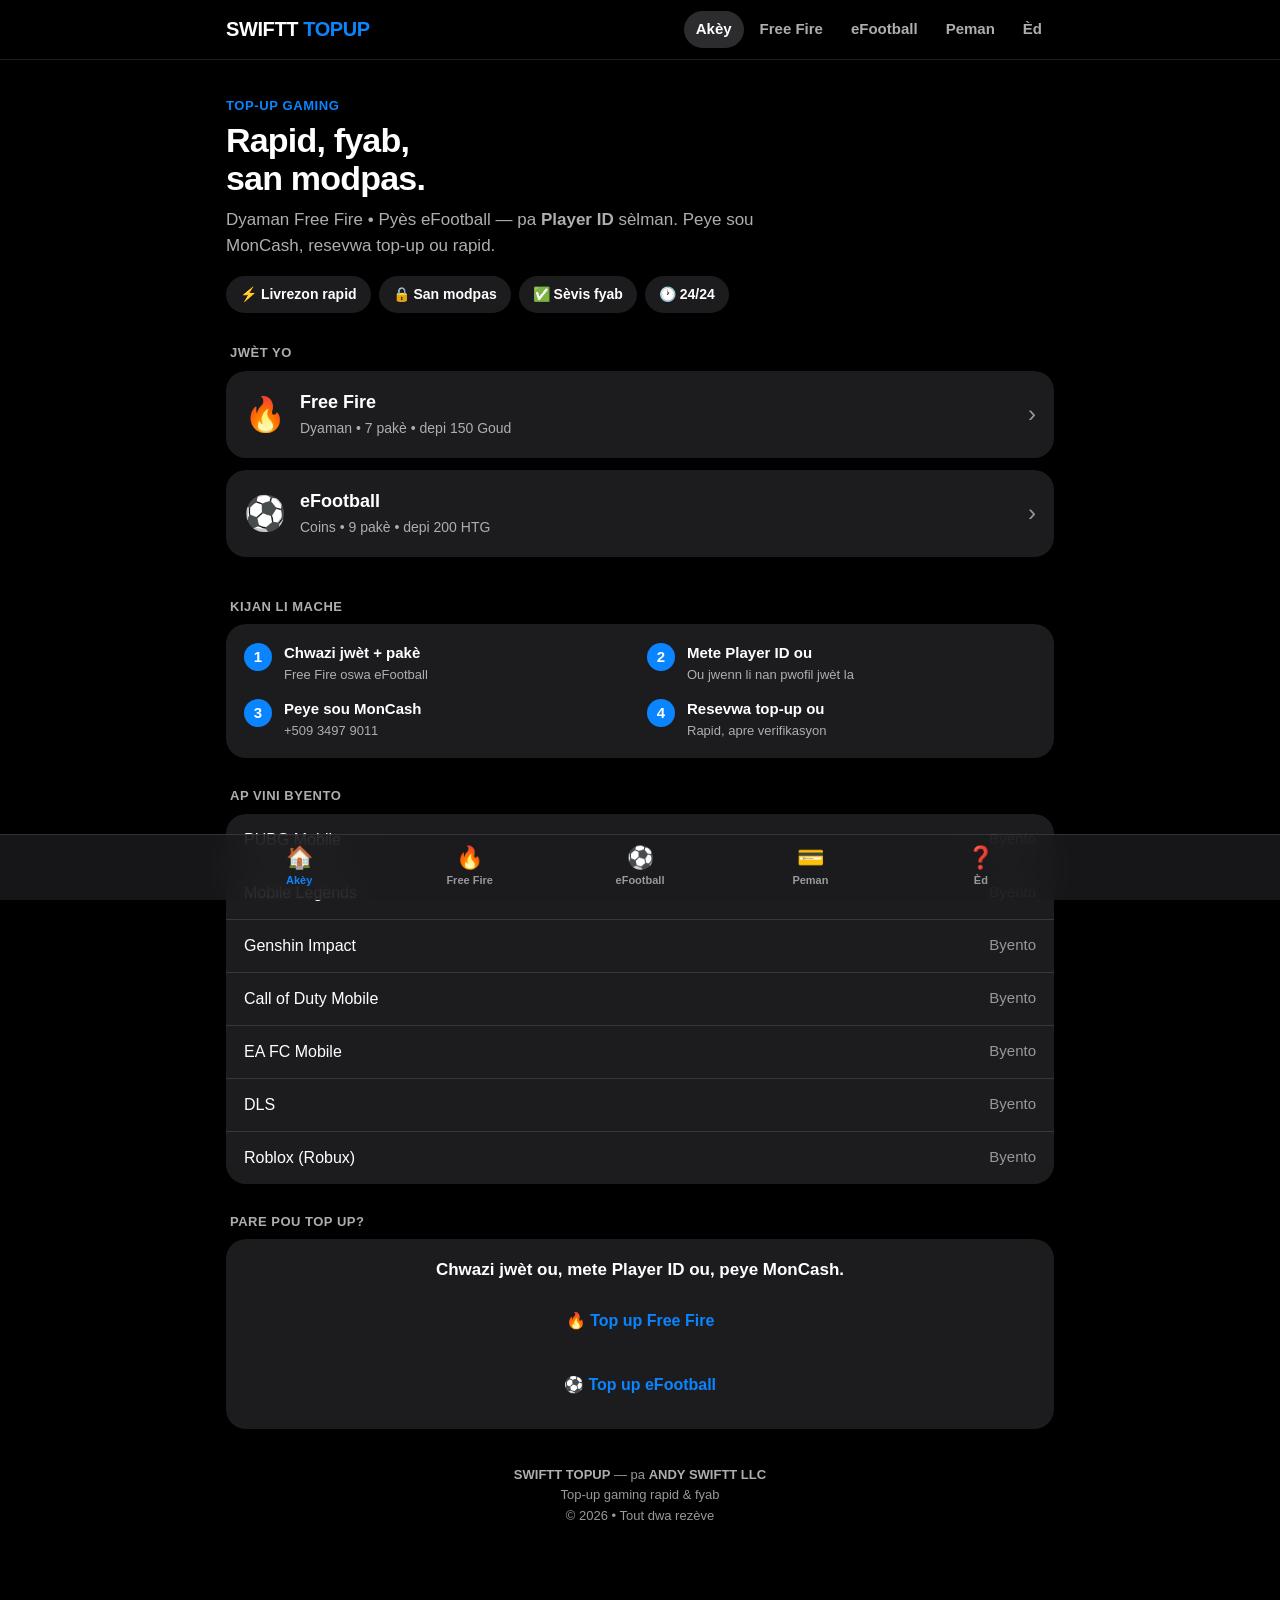
==== index.html @ 34e580e7 "SWIFTT TOPUP — referans yo adapte ak non imaj Boss yo (Imaj pataj + image_0.jpg)" ====
<!DOCTYPE html>
<html lang="ht">
<head>
<meta charset="UTF-8">
<meta name="viewport" content="width=device-width, initial-scale=1.0">
<title>SWIFTT TOPUP — Top-Up Gaming Rapid &amp; Fyab</title>
<meta name="description" content="Top-up Free Fire (dyaman) ak eFootball (coins) pa Player ID sèlman. San modpas, livrezon rapid, peman MonCash, lòd sou WhatsApp.">
<meta property="og:type" content="website">
<meta property="og:title" content="SWIFTT TOPUP — Top-Up Gaming Rapid &amp; Fyab">
<meta property="og:description" content="Dyaman Free Fire • Pyès eFootball — pa Player ID sèlman, san modpas. Peye MonCash, resevwa rapid.">
<meta property="og:image" content="Imaj%20pataj%20SWIFTT%20TOPUP%20dark.jpg">
<meta name="twitter:card" content="summary_large_image">
<link rel="stylesheet" href="style.css">
</head>
<body>
<header>
  <div class="wrap">
    <a class="logo" href="index.html">SWIFTT <span>TOPUP</span></a>
    <nav class="topnav">
      <a href="index.html" class="active">Akèy</a>
      <a href="free-fire.html">Free Fire</a>
      <a href="efootball.html">eFootball</a>
      <a href="peman.html">Peman</a>
      <a href="ed.html">Èd</a>
    </nav>
  </div>
</header>

<div class="wrap">
  <div class="hero">
    <div class="eyebrow">Top-Up Gaming</div>
    <h1>Rapid, fyab,<br>san modpas.</h1>
    <p>Dyaman Free Fire • Pyès eFootball — pa <b>Player ID</b> sèlman. Peye sou MonCash, resevwa top-up ou rapid.</p>
    <div class="badges">
      <span class="badge">⚡ Livrezon rapid</span>
      <span class="badge">🔒 San modpas</span>
      <span class="badge">✅ Sèvis fyab</span>
      <span class="badge">🕐 24/24</span>
    </div>
  </div>

  <section>
    <div class="label">Jwèt yo</div>
    <a class="game-card" href="free-fire.html">
      <span class="ic">🔥</span>
      <span class="tx"><b>Free Fire</b><span>Dyaman • 7 pakè • depi 150 Goud</span></span>
      <span class="chev">›</span>
    </a>
    <a class="game-card" href="efootball.html">
      <span class="ic">⚽</span>
      <span class="tx"><b>eFootball</b><span>Coins • 9 pakè • depi 200 HTG</span></span>
      <span class="chev">›</span>
    </a>
  </section>

  <section>
    <div class="label">Kijan li mache</div>
    <div class="card steps">
      <div class="step"><span class="num">1</span><p>Chwazi jwèt + pakè<small>Free Fire oswa eFootball</small></p></div>
      <div class="step"><span class="num">2</span><p>Mete Player ID ou<small>Ou jwenn li nan pwofil jwèt la</small></p></div>
      <div class="step"><span class="num">3</span><p>Peye sou MonCash<small>+509 3497 9011</small></p></div>
      <div class="step"><span class="num">4</span><p>Resevwa top-up ou<small>Rapid, apre verifikasyon</small></p></div>
    </div>
  </section>

  <section>
    <div class="label">Ap vini byento</div>
    <div class="list">
      <div class="row"><span>PUBG Mobile</span><span>Byento</span></div>
      <div class="row"><span>Mobile Legends</span><span>Byento</span></div>
      <div class="row"><span>Genshin Impact</span><span>Byento</span></div>
      <div class="row"><span>Call of Duty Mobile</span><span>Byento</span></div>
      <div class="row"><span>EA FC Mobile</span><span>Byento</span></div>
      <div class="row"><span>DLS</span><span>Byento</span></div>
      <div class="row"><span>Roblox (Robux)</span><span>Byento</span></div>
    </div>
  </section>

  <section>
    <div class="label">Pare pou top up?</div>
    <div class="card" style="text-align:center">
      <p style="font-size:17px;font-weight:600">Chwazi jwèt ou, mete Player ID ou, peye MonCash.</p>
      <a class="btn-ghost" href="free-fire.html">🔥 Top up Free Fire</a>
      <a class="btn-ghost" href="efootball.html">⚽ Top up eFootball</a>
    </div>
  </section>

  <footer>
    <b>SWIFTT TOPUP</b> — pa <b>ANDY SWIFTT LLC</b><br>
    Top-up gaming rapid &amp; fyab<br>
    © 2026 • Tout dwa rezève
  </footer>
</div>

<nav class="tabbar">
  <div class="tabs">
    <a href="index.html" class="active"><span class="ic">🏠</span>Akèy</a>
    <a href="free-fire.html"><span class="ic">🔥</span>Free Fire</a>
    <a href="efootball.html"><span class="ic">⚽</span>eFootball</a>
    <a href="peman.html"><span class="ic">💳</span>Peman</a>
    <a href="ed.html"><span class="ic">❓</span>Èd</a>
  </div>
</nav>
</body>
</html>
---- style.css ----
/* SWIFTT TOPUP — style iOS dark, pataje pou tout paj yo */
:root{--bg:#000;--card:#1c1c1e;--card2:#2c2c2e;--ink:#fff;--gray:#aeaeb2;--gray2:#98989d;--line:#38383a;--blue:#0a84ff;--blue-soft:rgba(10,132,255,.16);--green:#30d158}
*{margin:0;padding:0;box-sizing:border-box}
body{background:var(--bg);color:var(--ink);font-family:-apple-system,BlinkMacSystemFont,"SF Pro Display","SF Pro Text","Helvetica Neue",Arial,sans-serif;line-height:1.5;-webkit-font-smoothing:antialiased;padding-bottom:86px}
a{color:inherit;text-decoration:none}
.wrap{max-width:860px;margin:0 auto;padding:0 16px}
header{position:sticky;top:0;z-index:50;background:rgba(0,0,0,.72);backdrop-filter:blur(18px);-webkit-backdrop-filter:blur(18px);border-bottom:1px solid rgba(255,255,255,.12)}
header .wrap{display:flex;align-items:center;justify-content:space-between;padding-top:11px;padding-bottom:11px}
.logo{font-weight:700;font-size:20px;letter-spacing:-.4px}
.logo span{color:var(--blue)}
.topnav{display:none;gap:4px}
.topnav a{font-size:15px;font-weight:600;color:var(--gray);padding:7px 12px;border-radius:999px}
.topnav a.active{color:#fff;background:var(--card2)}
@media(min-width:720px){.topnav{display:flex}}
.hero{padding:36px 0 8px}
.eyebrow{font-size:13px;font-weight:700;letter-spacing:.6px;text-transform:uppercase;color:var(--blue)}
.hero h1{font-size:34px;line-height:1.12;font-weight:700;letter-spacing:-.8px;margin-top:6px}
.hero p{color:var(--gray);font-size:17px;margin-top:10px;max-width:560px}
.badges{display:flex;flex-wrap:wrap;gap:8px;margin-top:18px}
.badge{background:var(--card);border-radius:999px;padding:8px 14px;font-size:14px;font-weight:600}
section{padding:22px 0 6px}
.label{font-size:13px;font-weight:600;text-transform:uppercase;letter-spacing:.5px;color:var(--gray);margin:0 4px 8px}
.card{background:var(--card);border-radius:20px;padding:18px}
.steps{display:grid;grid-template-columns:1fr 1fr;gap:14px}
.step{display:flex;gap:12px;align-items:flex-start}
.num{flex:0 0 28px;width:28px;height:28px;border-radius:50%;background:var(--blue);color:#fff;font-weight:700;font-size:15px;display:flex;align-items:center;justify-content:center;margin-top:1px}
.step p{font-size:15px;font-weight:600}
.step p small{display:block;font-weight:400;color:var(--gray);font-size:13px}
/* Kat jwèt (akèy) */
.game-card{display:flex;align-items:center;gap:14px;background:var(--card);border-radius:20px;padding:18px;margin-bottom:12px}
.game-card .ic{font-size:34px}
.game-card .tx{flex:1}
.game-card .tx b{font-size:18px;display:block}
.game-card .tx span{color:var(--gray);font-size:14px}
.game-card .chev{color:var(--gray2);font-size:24px}
/* Pakè */
.grid{display:grid;grid-template-columns:repeat(2,1fr);gap:12px}
@media(min-width:640px){.grid{grid-template-columns:repeat(3,1fr)}}
.pack{position:relative;background:var(--card);border-radius:18px;padding:16px 12px;text-align:center;cursor:pointer;border:2px solid transparent}
.pack .amt{font-weight:700;font-size:19px;letter-spacing:-.3px}
.pack .lbl{color:var(--gray);font-size:13px;margin-top:2px}
.pack .pr{font-weight:700;font-size:18px;color:var(--blue);margin-top:8px}
.pack.sel{border-color:var(--blue);background:var(--blue-soft)}
.pack.sel::after{content:"✓";position:absolute;top:8px;right:8px;width:22px;height:22px;border-radius:50%;background:var(--blue);color:#fff;font-size:13px;font-weight:700;display:flex;align-items:center;justify-content:center}
h3{font-size:17px;font-weight:700;margin:22px 4px 10px}
.order label{display:block;font-weight:600;font-size:15px;margin-bottom:6px}
.order input{width:100%;background:var(--bg);border:1px solid transparent;color:var(--ink);border-radius:12px;padding:13px 14px;font-size:17px;margin-bottom:14px;font-family:inherit}
.order input:focus{outline:none;border-color:var(--blue);background:#2c2c2e}
.summary{background:var(--bg);border-radius:12px;padding:12px 14px;font-size:15px;margin-bottom:14px}
.summary b{color:var(--blue)}
.btn-order{width:100%;background:var(--blue);color:#fff;font-weight:600;font-size:17px;padding:15px;border-radius:14px;border:0;cursor:pointer;font-family:inherit}
.btn-order:disabled{opacity:.4;cursor:not-allowed}
.btn-ghost{display:block;text-align:center;background:var(--card);border-radius:14px;padding:14px;font-weight:600;font-size:16px;color:var(--blue);margin-top:12px}
.pay{margin-top:14px;text-align:center;color:var(--gray);font-size:14px}
.pay b{color:var(--ink)}
.copy{background:#2c2c2e;border:1px solid var(--line);color:var(--blue);border-radius:8px;padding:4px 10px;font-size:13px;font-weight:600;cursor:pointer;margin-left:6px;font-family:inherit}
/* Lis iOS */
.list{background:var(--card);border-radius:20px;overflow:hidden}
.row{display:flex;justify-content:space-between;align-items:center;padding:14px 18px;font-size:16px;font-weight:500}
.row + .row{border-top:1px solid var(--line)}
.row span:last-child{color:var(--gray2);font-size:15px}
.faq{background:var(--card);border-radius:20px;overflow:hidden}
.faq details{padding:15px 18px}
.faq details + details{border-top:1px solid var(--line)}
.faq summary{font-weight:600;font-size:16px;cursor:pointer;list-style:none;display:flex;justify-content:space-between;align-items:center}
.faq summary::-webkit-details-marker{display:none}
.faq summary::after{content:"›";color:var(--gray2);font-size:20px;font-weight:400}
.faq p{color:var(--gray);font-size:15px;margin-top:8px}
/* Paj peman */
.pay-logo{background:#fff;border-radius:20px;padding:30px 20px;text-align:center}
.pay-logo img{max-width:250px;width:80%;height:auto}
.pay-logo .wordmark{font-size:44px;font-weight:800;color:#e4002b;letter-spacing:-1px}
.pay-logo .wordmark small{display:block;font-size:14px;color:#666;font-weight:600;letter-spacing:2px;margin-top:4px}
.pay-num{font-size:26px;font-weight:700;letter-spacing:.5px;text-align:center;margin:16px 0 6px}
/* Tab bar iOS (anba) */
.tabbar{position:fixed;left:0;right:0;bottom:0;z-index:60;background:rgba(28,28,30,.82);backdrop-filter:blur(18px);-webkit-backdrop-filter:blur(18px);border-top:1px solid rgba(255,255,255,.12)}
.tabbar .tabs{max-width:860px;margin:0 auto;display:flex;padding:6px 4px calc(8px + env(safe-area-inset-bottom))}
.tabbar a{flex:1;text-align:center;font-size:11px;font-weight:600;color:var(--gray2);padding:4px 0}
.tabbar a .ic{display:block;font-size:22px;line-height:1.2}
.tabbar a.active{color:var(--blue)}
footer{padding:30px 0 20px;text-align:center;color:var(--gray2);font-size:13px;line-height:1.6}
footer b{color:var(--gray)}
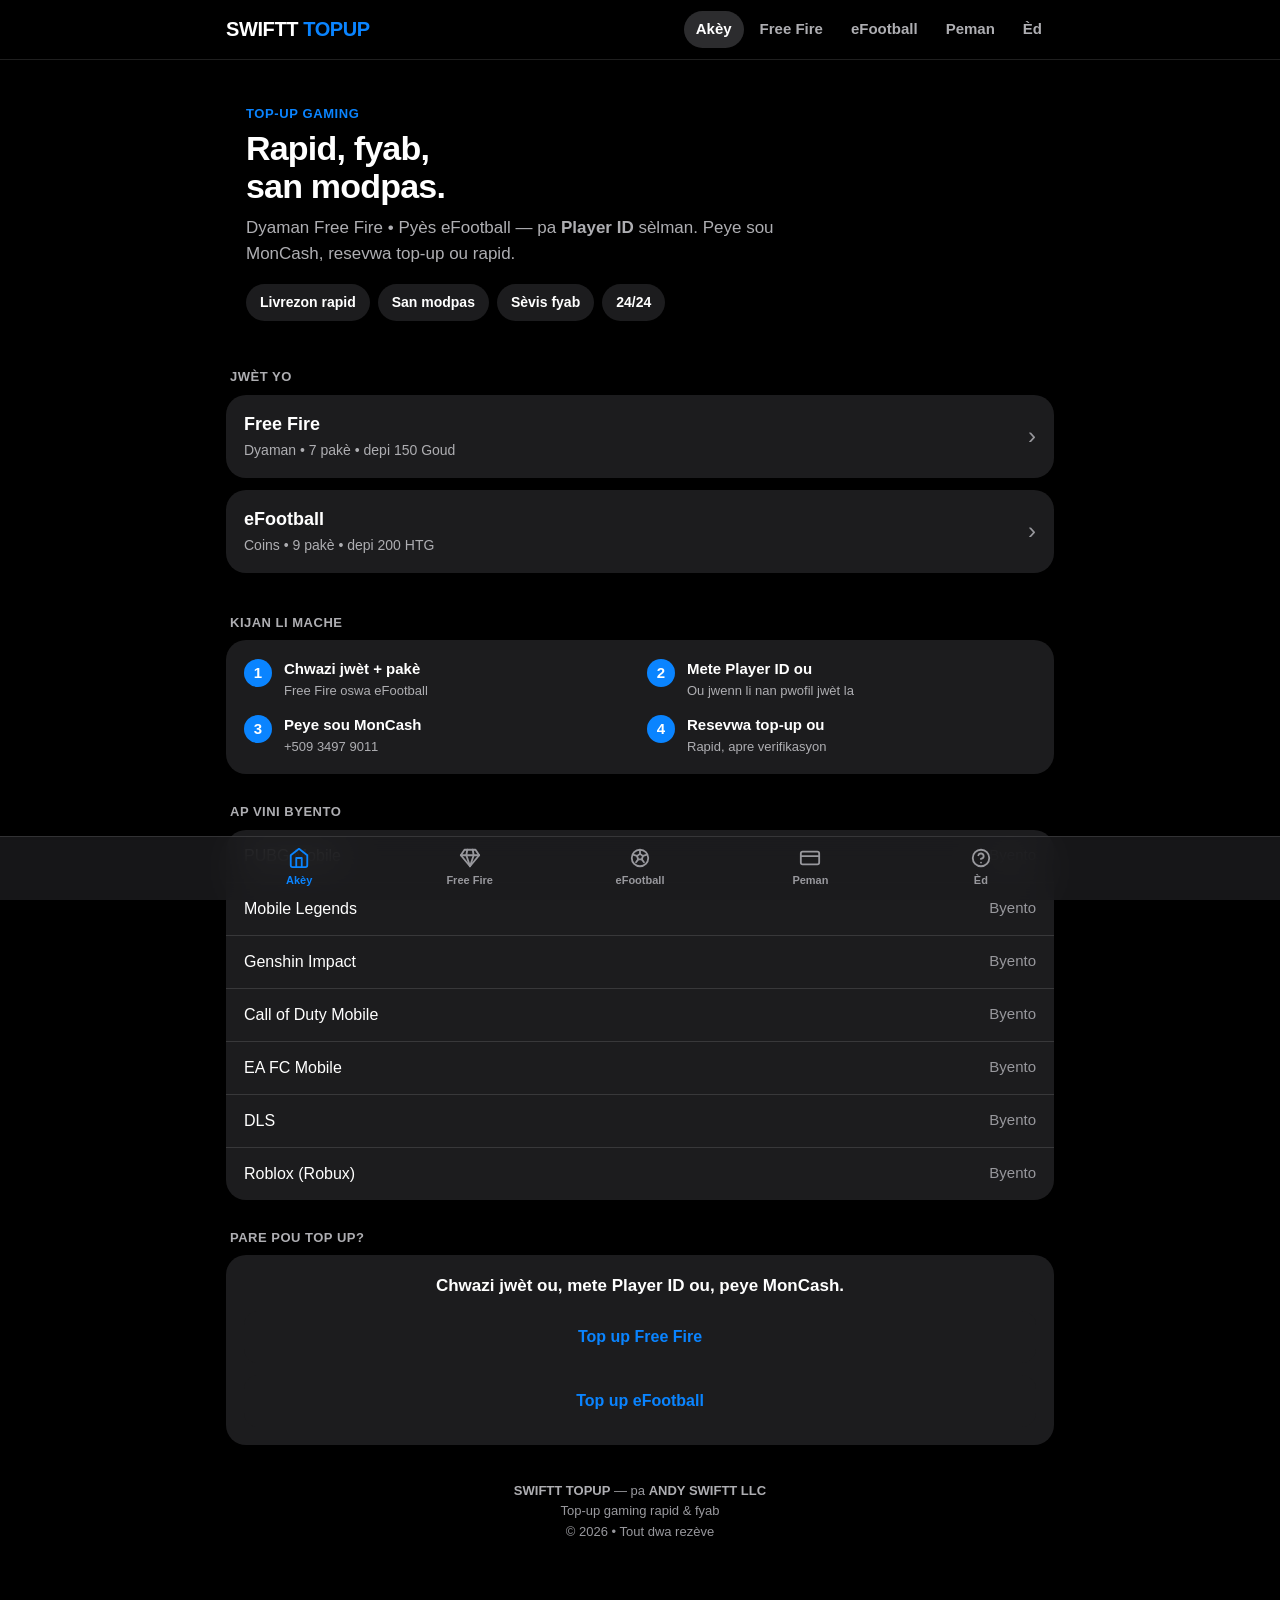
==== commit b8a55c7a: "SWIFTT TOPUP v4 — vrè imaj HD + ikon SVG, okenn emoji (kat jwèt ak imaj, bannyè hero, tab bar SVG)" ====
--- a/index.html
+++ b/index.html
@@ -8,7 +8,8 @@
 <meta property="og:type" content="website">
 <meta property="og:title" content="SWIFTT TOPUP — Top-Up Gaming Rapid &amp; Fyab">
 <meta property="og:description" content="Dyaman Free Fire • Pyès eFootball — pa Player ID sèlman, san modpas. Peye MonCash, resevwa rapid.">
-<meta property="og:image" content="Imaj%20pataj%20SWIFTT%20TOPUP%20dark.jpg">
+<meta property="og:image" content="https://swiftt-topup.netlify.app/Imaj%20pataj%20SWIFTT%20TOPUP%20dark.jpg">
+<meta name="twitter:image" content="https://swiftt-topup.netlify.app/Imaj%20pataj%20SWIFTT%20TOPUP%20dark.jpg">
 <meta name="twitter:card" content="summary_large_image">
 <link rel="stylesheet" href="style.css">
 </head>
@@ -27,29 +28,27 @@
 </header>
 
 <div class="wrap">
-  <div class="hero">
+  <div class="hero hero-banner">
     <div class="eyebrow">Top-Up Gaming</div>
     <h1>Rapid, fyab,<br>san modpas.</h1>
     <p>Dyaman Free Fire • Pyès eFootball — pa <b>Player ID</b> sèlman. Peye sou MonCash, resevwa top-up ou rapid.</p>
     <div class="badges">
-      <span class="badge">⚡ Livrezon rapid</span>
-      <span class="badge">🔒 San modpas</span>
-      <span class="badge">✅ Sèvis fyab</span>
-      <span class="badge">🕐 24/24</span>
+      <span class="badge">Livrezon rapid</span>
+      <span class="badge">San modpas</span>
+      <span class="badge">Sèvis fyab</span>
+      <span class="badge">24/24</span>
     </div>
   </div>
 
   <section>
     <div class="label">Jwèt yo</div>
     <a class="game-card" href="free-fire.html">
-      <span class="ic">🔥</span>
-      <span class="tx"><b>Free Fire</b><span>Dyaman • 7 pakè • depi 150 Goud</span></span>
-      <span class="chev">›</span>
+      <img src="free-fire-card.jpg" alt="Free Fire — Dyaman" onerror="this.remove()">
+      <span class="row2"><span class="tx"><b>Free Fire</b><span>Dyaman • 7 pakè • depi 150 Goud</span></span><span class="chev">›</span></span>
     </a>
     <a class="game-card" href="efootball.html">
-      <span class="ic">⚽</span>
-      <span class="tx"><b>eFootball</b><span>Coins • 9 pakè • depi 200 HTG</span></span>
-      <span class="chev">›</span>
+      <img src="efootball-card.jpg" alt="eFootball — Coins" onerror="this.remove()">
+      <span class="row2"><span class="tx"><b>eFootball</b><span>Coins • 9 pakè • depi 200 HTG</span></span><span class="chev">›</span></span>
     </a>
   </section>
 
@@ -80,8 +79,8 @@
     <div class="label">Pare pou top up?</div>
     <div class="card" style="text-align:center">
       <p style="font-size:17px;font-weight:600">Chwazi jwèt ou, mete Player ID ou, peye MonCash.</p>
-      <a class="btn-ghost" href="free-fire.html">🔥 Top up Free Fire</a>
-      <a class="btn-ghost" href="efootball.html">⚽ Top up eFootball</a>
+      <a class="btn-ghost" href="free-fire.html">Top up Free Fire</a>
+      <a class="btn-ghost" href="efootball.html">Top up eFootball</a>
     </div>
   </section>
 
@@ -94,11 +93,11 @@
 
 <nav class="tabbar">
   <div class="tabs">
-    <a href="index.html" class="active"><span class="ic">🏠</span>Akèy</a>
-    <a href="free-fire.html"><span class="ic">🔥</span>Free Fire</a>
-    <a href="efootball.html"><span class="ic">⚽</span>eFootball</a>
-    <a href="peman.html"><span class="ic">💳</span>Peman</a>
-    <a href="ed.html"><span class="ic">❓</span>Èd</a>
+    <a href="index.html" class="active"><span class="ic"><svg viewBox="0 0 24 24" fill="none" stroke="currentColor" stroke-width="2" stroke-linecap="round" stroke-linejoin="round"><path d="M3 9l9-7 9 7v11a2 2 0 0 1-2 2H5a2 2 0 0 1-2-2z"/><polyline points="9 22 9 12 15 12 15 22"/></svg></span>Akèy</a>
+    <a href="free-fire.html"><span class="ic"><svg viewBox="0 0 24 24" fill="none" stroke="currentColor" stroke-width="2" stroke-linecap="round" stroke-linejoin="round"><path d="M6 3h12l4 6-10 12L2 9l4-6z"/><path d="M2 9h20"/><path d="M9 3l-1 6 4 12"/><path d="M15 3l1 6-4 12"/></svg></span>Free Fire</a>
+    <a href="efootball.html"><span class="ic"><svg viewBox="0 0 24 24" fill="none" stroke="currentColor" stroke-width="2" stroke-linecap="round" stroke-linejoin="round"><circle cx="12" cy="12" r="9"/><path d="M12 7.5l3.2 2.3-1.2 3.7h-4l-1.2-3.7L12 7.5z"/><path d="M12 7.5V3.6"/><path d="M15.2 9.8l3.7-1.3"/><path d="M14 13.5l2.3 3.1"/><path d="M10 13.5l-2.3 3.1"/><path d="M8.8 9.8l-3.7-1.3"/></svg></span>eFootball</a>
+    <a href="peman.html"><span class="ic"><svg viewBox="0 0 24 24" fill="none" stroke="currentColor" stroke-width="2" stroke-linecap="round" stroke-linejoin="round"><rect x="2" y="5" width="20" height="14" rx="2"/><line x1="2" y1="10" x2="22" y2="10"/></svg></span>Peman</a>
+    <a href="ed.html"><span class="ic"><svg viewBox="0 0 24 24" fill="none" stroke="currentColor" stroke-width="2" stroke-linecap="round" stroke-linejoin="round"><circle cx="12" cy="12" r="9"/><path d="M9.1 9a3 3 0 0 1 5.8 1c0 2-3 3-3 3"/><line x1="12" y1="17" x2="12.01" y2="17"/></svg></span>Èd</a>
   </div>
 </nav>
 </body>
--- a/style.css
+++ b/style.css
@@ -27,8 +27,9 @@
 .step p{font-size:15px;font-weight:600}
 .step p small{display:block;font-weight:400;color:var(--gray);font-size:13px}
 /* Kat jwèt (akèy) */
-.game-card{display:flex;align-items:center;gap:14px;background:var(--card);border-radius:20px;padding:18px;margin-bottom:12px}
-.game-card .ic{font-size:34px}
+.game-card{display:block;background:var(--card);border-radius:20px;overflow:hidden;margin-bottom:12px}
+.game-card img{display:block;width:100%;aspect-ratio:16/9;object-fit:cover}
+.game-card .row2{display:flex;align-items:center;gap:14px;padding:16px 18px}
 .game-card .tx{flex:1}
 .game-card .tx b{font-size:18px;display:block}
 .game-card .tx span{color:var(--gray);font-size:14px}
@@ -76,7 +77,19 @@
 .tabbar{position:fixed;left:0;right:0;bottom:0;z-index:60;background:rgba(28,28,30,.82);backdrop-filter:blur(18px);-webkit-backdrop-filter:blur(18px);border-top:1px solid rgba(255,255,255,.12)}
 .tabbar .tabs{max-width:860px;margin:0 auto;display:flex;padding:6px 4px calc(8px + env(safe-area-inset-bottom))}
 .tabbar a{flex:1;text-align:center;font-size:11px;font-weight:600;color:var(--gray2);padding:4px 0}
-.tabbar a .ic{display:block;font-size:22px;line-height:1.2}
+.tabbar a .ic{display:block;line-height:0}
+.tabbar a .ic svg{width:22px;height:22px;margin:0 auto 3px}
 .tabbar a.active{color:var(--blue)}
 footer{padding:30px 0 20px;text-align:center;color:var(--gray2);font-size:13px;line-height:1.6}
 footer b{color:var(--gray)}
+/* Netlify mete yon badj "Powered by Netlify" anba adwat sou telefòn —
+   li kouvri 2 dènye onglè tab bar la. Sou ti ekran, tab bar la monte
+   pi wo pase badj la pou tout 5 onglè yo rete klikab. */
+@media(max-width:1100px){
+  .tabbar{bottom:40px}
+  body{padding-bottom:128px}
+}
+
+/* Bannyè imaj (akèy + paj jwèt yo) */
+.hero-banner{background:linear-gradient(180deg,rgba(0,0,0,.30),rgba(0,0,0,.88)),url(hero-banner.jpg) center/cover;border-radius:24px;padding:28px 20px 24px;margin-top:16px}
+.game-banner{display:block;width:100%;aspect-ratio:16/9;object-fit:cover;border-radius:20px;margin-bottom:16px}
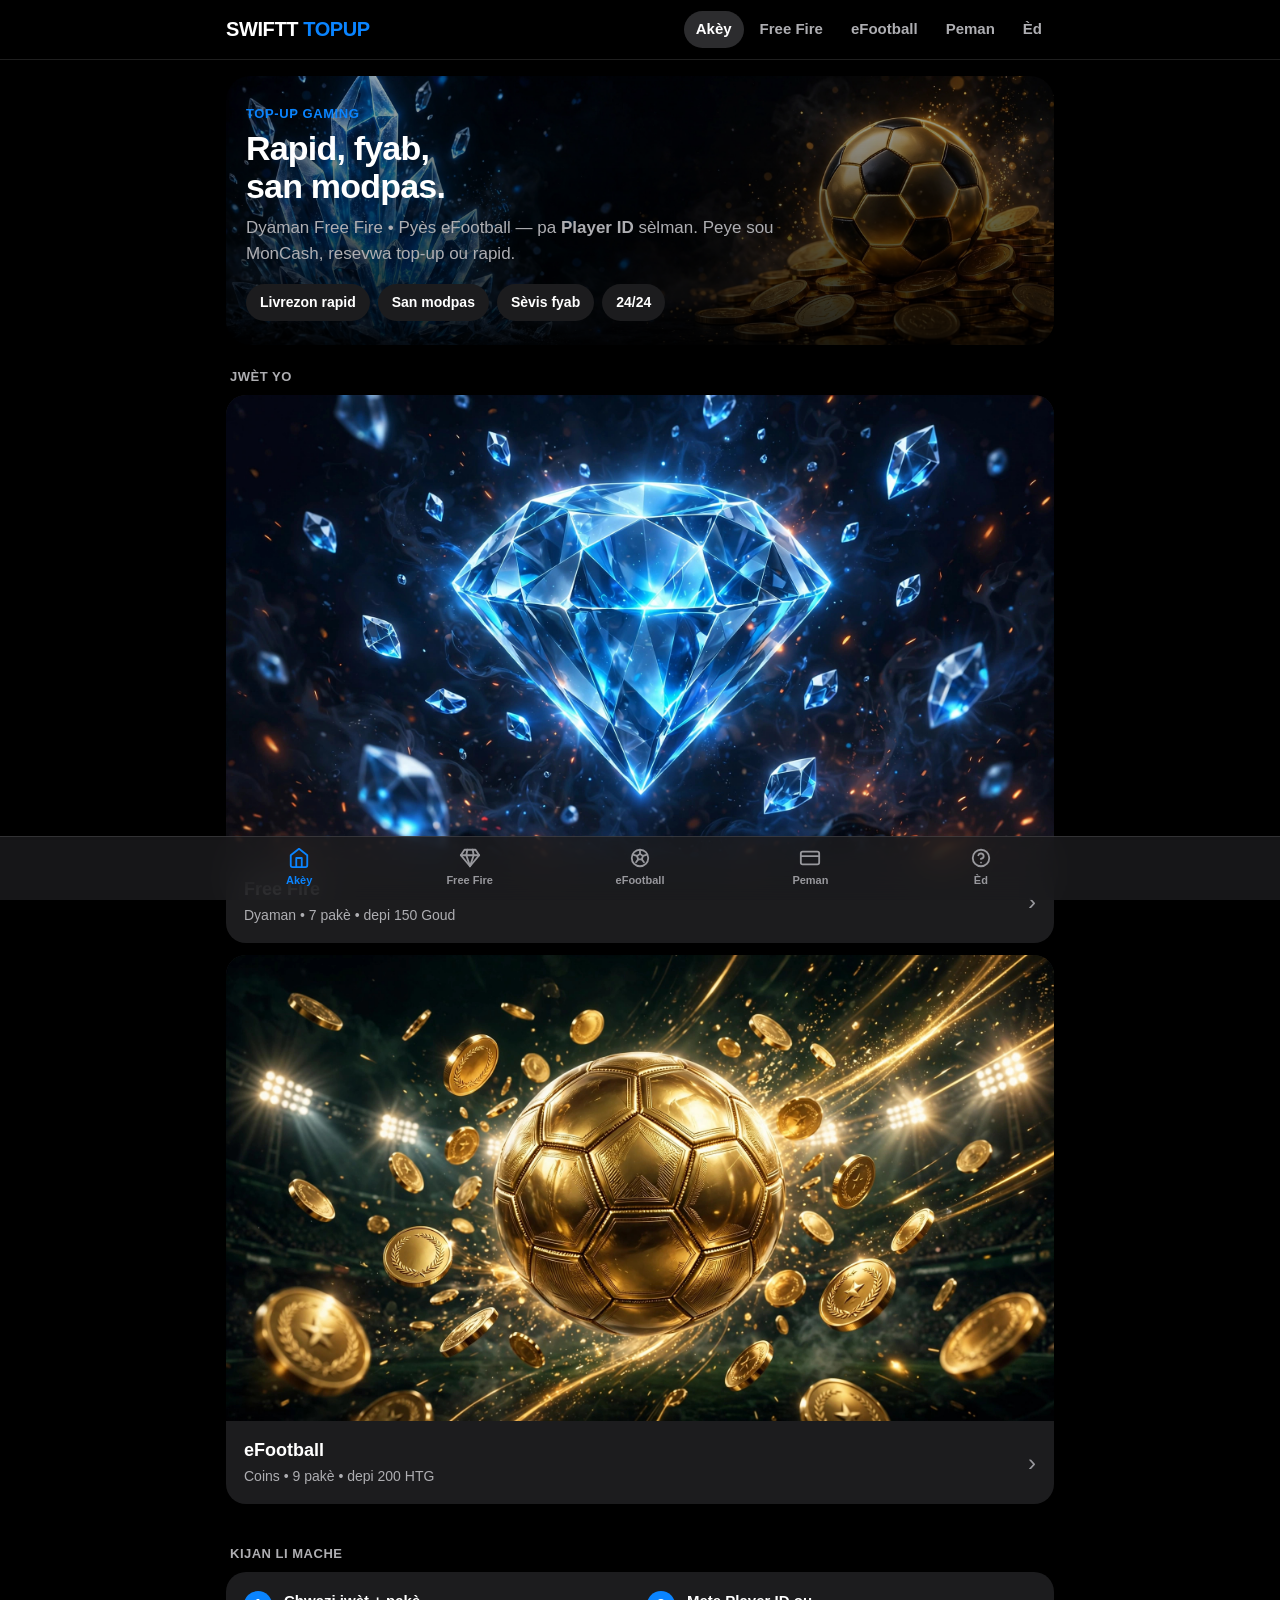
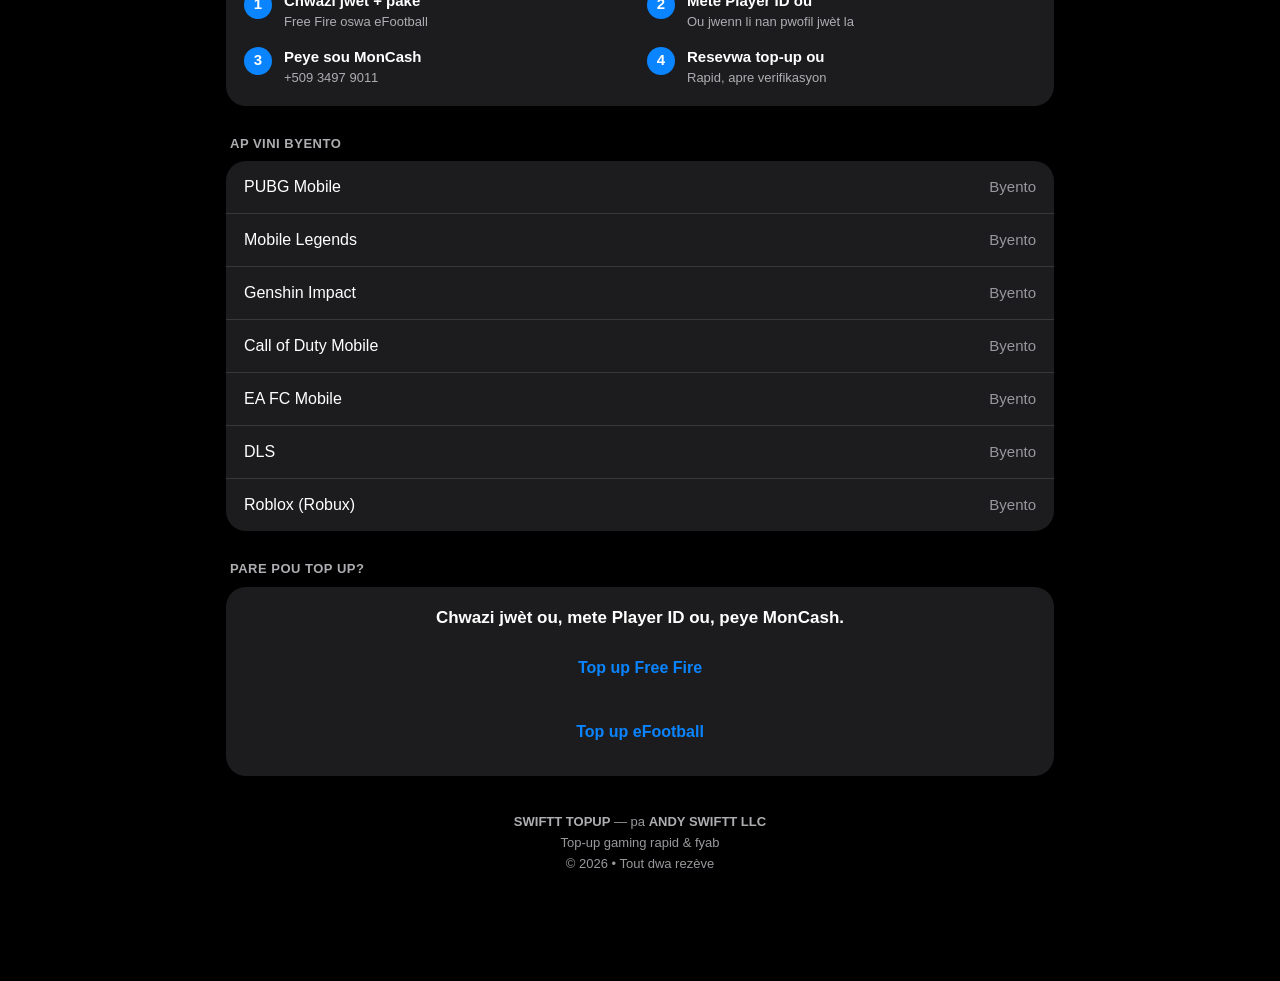
==== commit 2dadfe1d: "SWIFTT TOPUP v4 — referans imaj yo adapte ak non Boss yo (kat dyaman, kat pyès, bannyè hero)" ====
--- a/index.html
+++ b/index.html
@@ -43,11 +43,11 @@
   <section>
     <div class="label">Jwèt yo</div>
     <a class="game-card" href="free-fire.html">
-      <img src="free-fire-card.jpg" alt="Free Fire — Dyaman" onerror="this.remove()">
+      <img src="Free%20Fire%20%E2%80%94%20kat%20dyaman.jpg" alt="Free Fire — Dyaman" onerror="this.remove()">
       <span class="row2"><span class="tx"><b>Free Fire</b><span>Dyaman • 7 pakè • depi 150 Goud</span></span><span class="chev">›</span></span>
     </a>
     <a class="game-card" href="efootball.html">
-      <img src="efootball-card.jpg" alt="eFootball — Coins" onerror="this.remove()">
+      <img src="eFootball%20%E2%80%94%20kat%20py%C3%A8s.jpg" alt="eFootball — Coins" onerror="this.remove()">
       <span class="row2"><span class="tx"><b>eFootball</b><span>Coins • 9 pakè • depi 200 HTG</span></span><span class="chev">›</span></span>
     </a>
   </section>
--- a/style.css
+++ b/style.css
@@ -91,5 +91,5 @@
 }
 
 /* Bannyè imaj (akèy + paj jwèt yo) */
-.hero-banner{background:linear-gradient(180deg,rgba(0,0,0,.30),rgba(0,0,0,.88)),url(hero-banner.jpg) center/cover;border-radius:24px;padding:28px 20px 24px;margin-top:16px}
+.hero-banner{background:linear-gradient(180deg,rgba(0,0,0,.30),rgba(0,0,0,.88)),url(Banny%C3%A8%20hero.jpg) center/cover;border-radius:24px;padding:28px 20px 24px;margin-top:16px}
 .game-banner{display:block;width:100%;aspect-ratio:16/9;object-fit:cover;border-radius:20px;margin-bottom:16px}
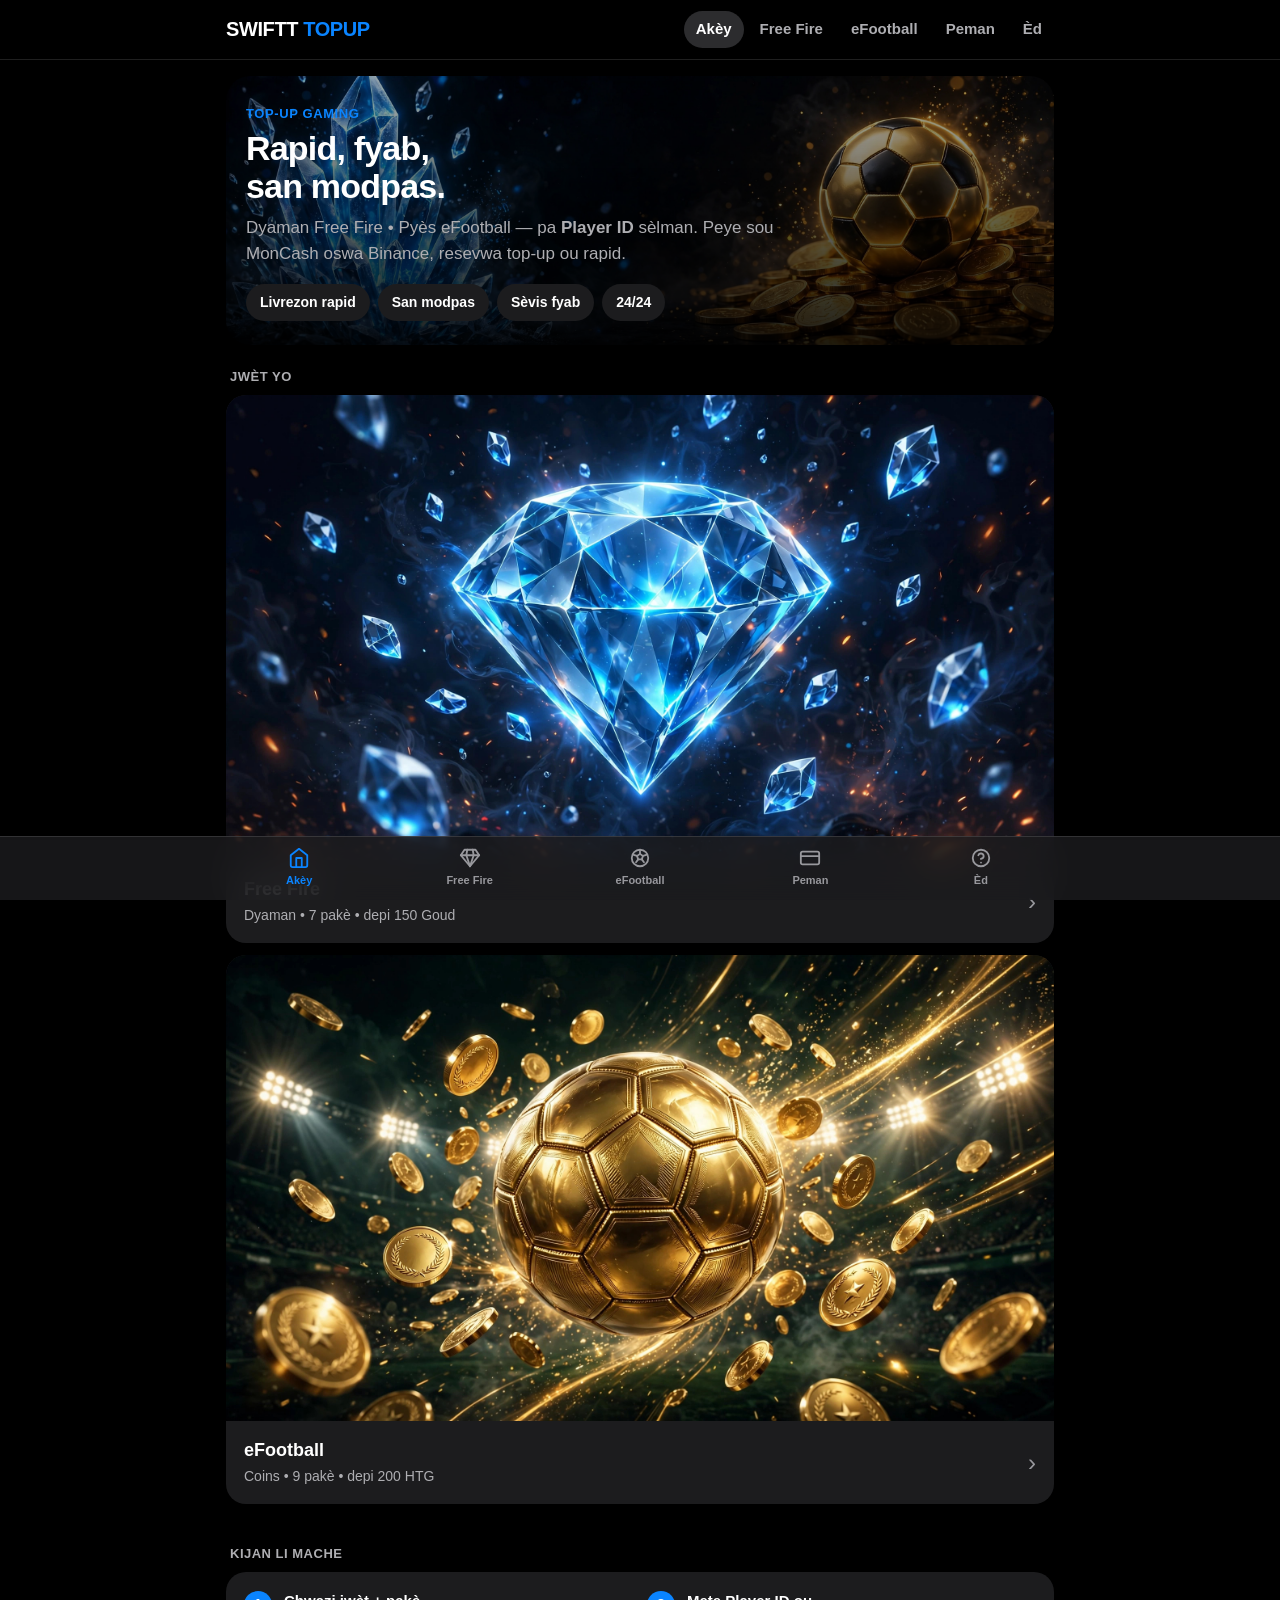
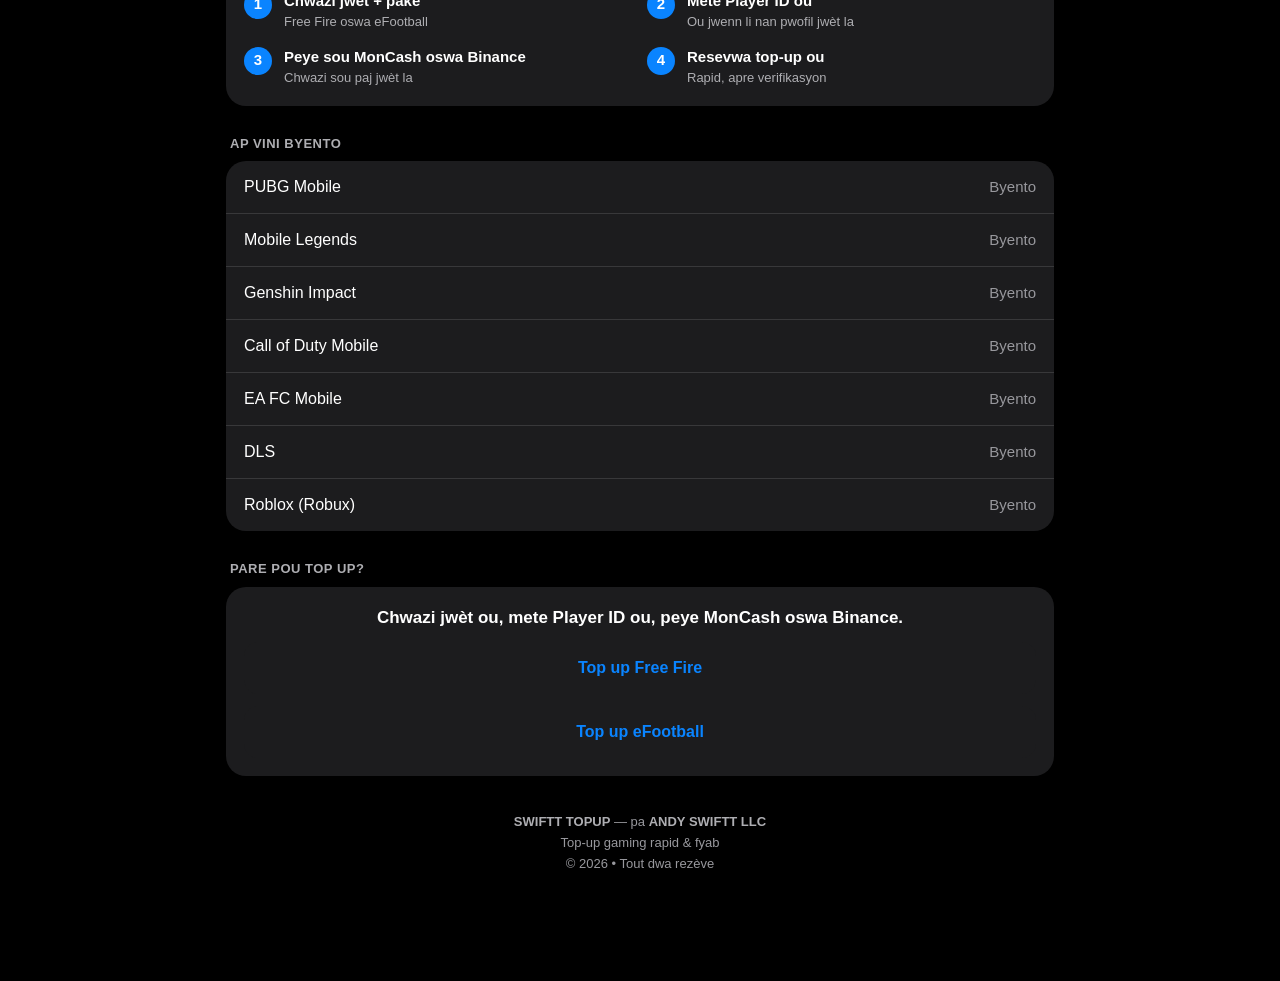
==== commit b9fa2b66: "SWIFTT TOPUP — Binance ajoute (andybazelais, UID 1253095098) + logo MonCash plein large + chwa mwaye" ====
--- a/index.html
+++ b/index.html
@@ -4,10 +4,10 @@
 <meta charset="UTF-8">
 <meta name="viewport" content="width=device-width, initial-scale=1.0">
 <title>SWIFTT TOPUP — Top-Up Gaming Rapid &amp; Fyab</title>
-<meta name="description" content="Top-up Free Fire (dyaman) ak eFootball (coins) pa Player ID sèlman. San modpas, livrezon rapid, peman MonCash, lòd sou WhatsApp.">
+<meta name="description" content="Top-up Free Fire (dyaman) ak eFootball (coins) pa Player ID sèlman. San modpas, livrezon rapid, peman MonCash oswa Binance, lòd sou WhatsApp.">
 <meta property="og:type" content="website">
 <meta property="og:title" content="SWIFTT TOPUP — Top-Up Gaming Rapid &amp; Fyab">
-<meta property="og:description" content="Dyaman Free Fire • Pyès eFootball — pa Player ID sèlman, san modpas. Peye MonCash, resevwa rapid.">
+<meta property="og:description" content="Dyaman Free Fire • Pyès eFootball — pa Player ID sèlman, san modpas. Peye MonCash oswa Binance, resevwa rapid.">
 <meta property="og:image" content="https://swiftt-topup.netlify.app/Imaj%20pataj%20SWIFTT%20TOPUP%20dark.jpg">
 <meta name="twitter:image" content="https://swiftt-topup.netlify.app/Imaj%20pataj%20SWIFTT%20TOPUP%20dark.jpg">
 <meta name="twitter:card" content="summary_large_image">
@@ -31,7 +31,7 @@
   <div class="hero hero-banner">
     <div class="eyebrow">Top-Up Gaming</div>
     <h1>Rapid, fyab,<br>san modpas.</h1>
-    <p>Dyaman Free Fire • Pyès eFootball — pa <b>Player ID</b> sèlman. Peye sou MonCash, resevwa top-up ou rapid.</p>
+    <p>Dyaman Free Fire • Pyès eFootball — pa <b>Player ID</b> sèlman. Peye sou MonCash oswa Binance, resevwa top-up ou rapid.</p>
     <div class="badges">
       <span class="badge">Livrezon rapid</span>
       <span class="badge">San modpas</span>
@@ -57,7 +57,7 @@
     <div class="card steps">
       <div class="step"><span class="num">1</span><p>Chwazi jwèt + pakè<small>Free Fire oswa eFootball</small></p></div>
       <div class="step"><span class="num">2</span><p>Mete Player ID ou<small>Ou jwenn li nan pwofil jwèt la</small></p></div>
-      <div class="step"><span class="num">3</span><p>Peye sou MonCash<small>+509 3497 9011</small></p></div>
+      <div class="step"><span class="num">3</span><p>Peye sou MonCash oswa Binance<small>Chwazi sou paj jwèt la</small></p></div>
       <div class="step"><span class="num">4</span><p>Resevwa top-up ou<small>Rapid, apre verifikasyon</small></p></div>
     </div>
   </section>
@@ -78,7 +78,7 @@
   <section>
     <div class="label">Pare pou top up?</div>
     <div class="card" style="text-align:center">
-      <p style="font-size:17px;font-weight:600">Chwazi jwèt ou, mete Player ID ou, peye MonCash.</p>
+      <p style="font-size:17px;font-weight:600">Chwazi jwèt ou, mete Player ID ou, peye MonCash oswa Binance.</p>
       <a class="btn-ghost" href="free-fire.html">Top up Free Fire</a>
       <a class="btn-ghost" href="efootball.html">Top up eFootball</a>
     </div>
--- a/style.css
+++ b/style.css
@@ -68,8 +68,8 @@
 .faq summary::after{content:"›";color:var(--gray2);font-size:20px;font-weight:400}
 .faq p{color:var(--gray);font-size:15px;margin-top:8px}
 /* Paj peman */
-.pay-logo{background:#fff;border-radius:20px;padding:30px 20px;text-align:center}
-.pay-logo img{max-width:250px;width:80%;height:auto}
+.pay-logo{background:#fff;border-radius:20px;padding:0;overflow:hidden;text-align:center}
+.pay-logo img{width:100%;height:auto;display:block}
 .pay-logo .wordmark{font-size:44px;font-weight:800;color:#e4002b;letter-spacing:-1px}
 .pay-logo .wordmark small{display:block;font-size:14px;color:#666;font-weight:600;letter-spacing:2px;margin-top:4px}
 .pay-num{font-size:26px;font-weight:700;letter-spacing:.5px;text-align:center;margin:16px 0 6px}
@@ -93,3 +93,18 @@
 /* Bannyè imaj (akèy + paj jwèt yo) */
 .hero-banner{background:linear-gradient(180deg,rgba(0,0,0,.30),rgba(0,0,0,.88)),url(Banny%C3%A8%20hero.jpg) center/cover;border-radius:24px;padding:28px 20px 24px;margin-top:16px}
 .game-banner{display:block;width:100%;aspect-ratio:16/9;object-fit:cover;border-radius:20px;margin-bottom:16px}
+
+/* Peman — Binance */
+.binance-card{background:var(--card);border-radius:20px;padding:24px 20px;text-align:center;border:1px solid rgba(240,185,11,.35)}
+.binance-logo{display:flex;align-items:center;justify-content:center;gap:10px;font-size:26px;font-weight:800;letter-spacing:-.5px}
+.binance-logo svg{width:30px;height:30px;flex:0 0 30px}
+.binance-name{color:var(--gray);font-size:15px;margin-top:8px}
+.binance-name b{color:var(--ink);font-size:17px}
+.verified{display:inline-block;background:rgba(48,209,88,.16);color:#30d158;font-size:13px;font-weight:700;padding:3px 12px;border-radius:999px;margin-top:10px}
+.pay-uid{font-size:24px;font-weight:700;letter-spacing:.5px;text-align:center;margin:14px 0 8px}
+.pay-uid small{display:block;font-size:12px;color:var(--gray);font-weight:600;letter-spacing:1px;text-transform:uppercase;margin-bottom:2px}
+/* Chwa mwayen peman (paj jwèt yo) */
+.pay-methods{display:flex;gap:8px;margin-bottom:14px}
+.pay-methods button{flex:1;padding:12px 8px;border-radius:12px;border:2px solid var(--line);background:var(--bg);color:var(--ink);font-weight:600;font-size:15px;cursor:pointer;font-family:inherit}
+.pay-methods button.sel{border-color:var(--blue);background:var(--blue-soft)}
+.pay-methods button small{display:block;font-weight:400;color:var(--gray);font-size:12px;margin-top:2px}
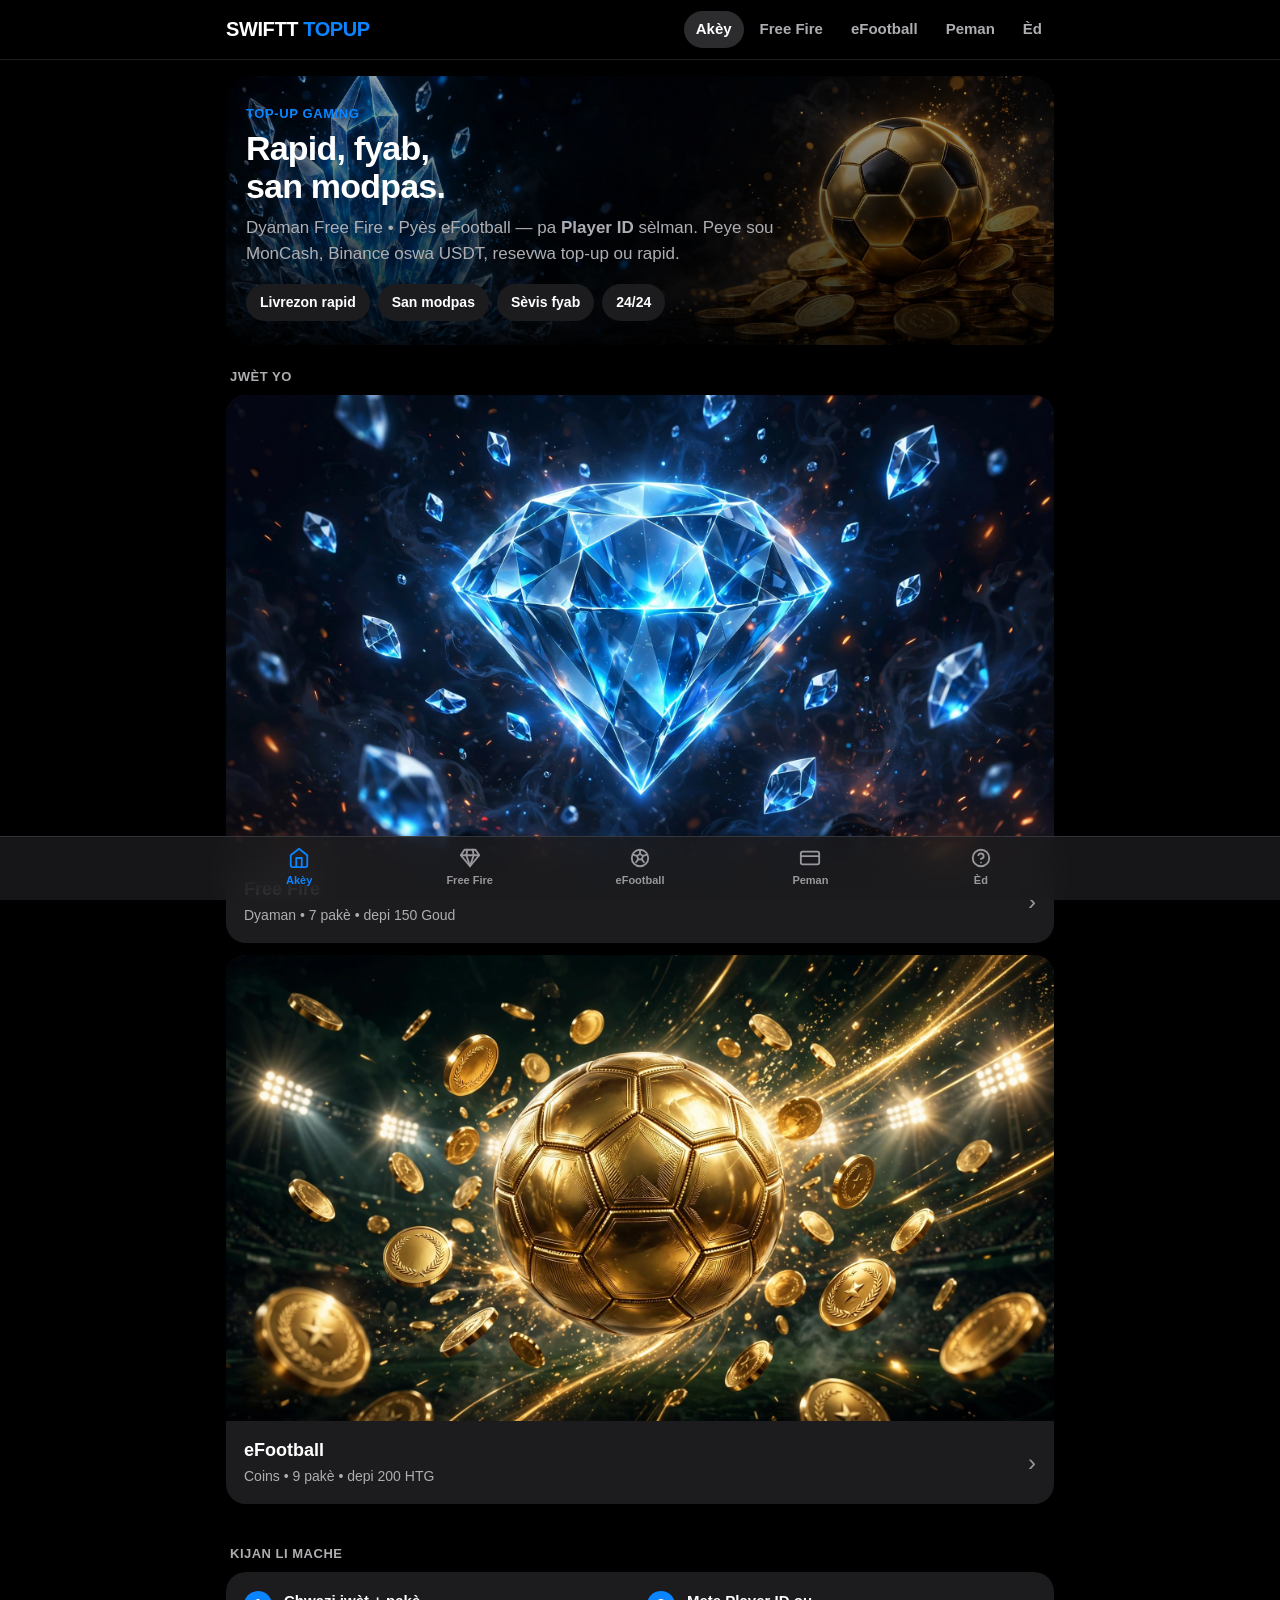
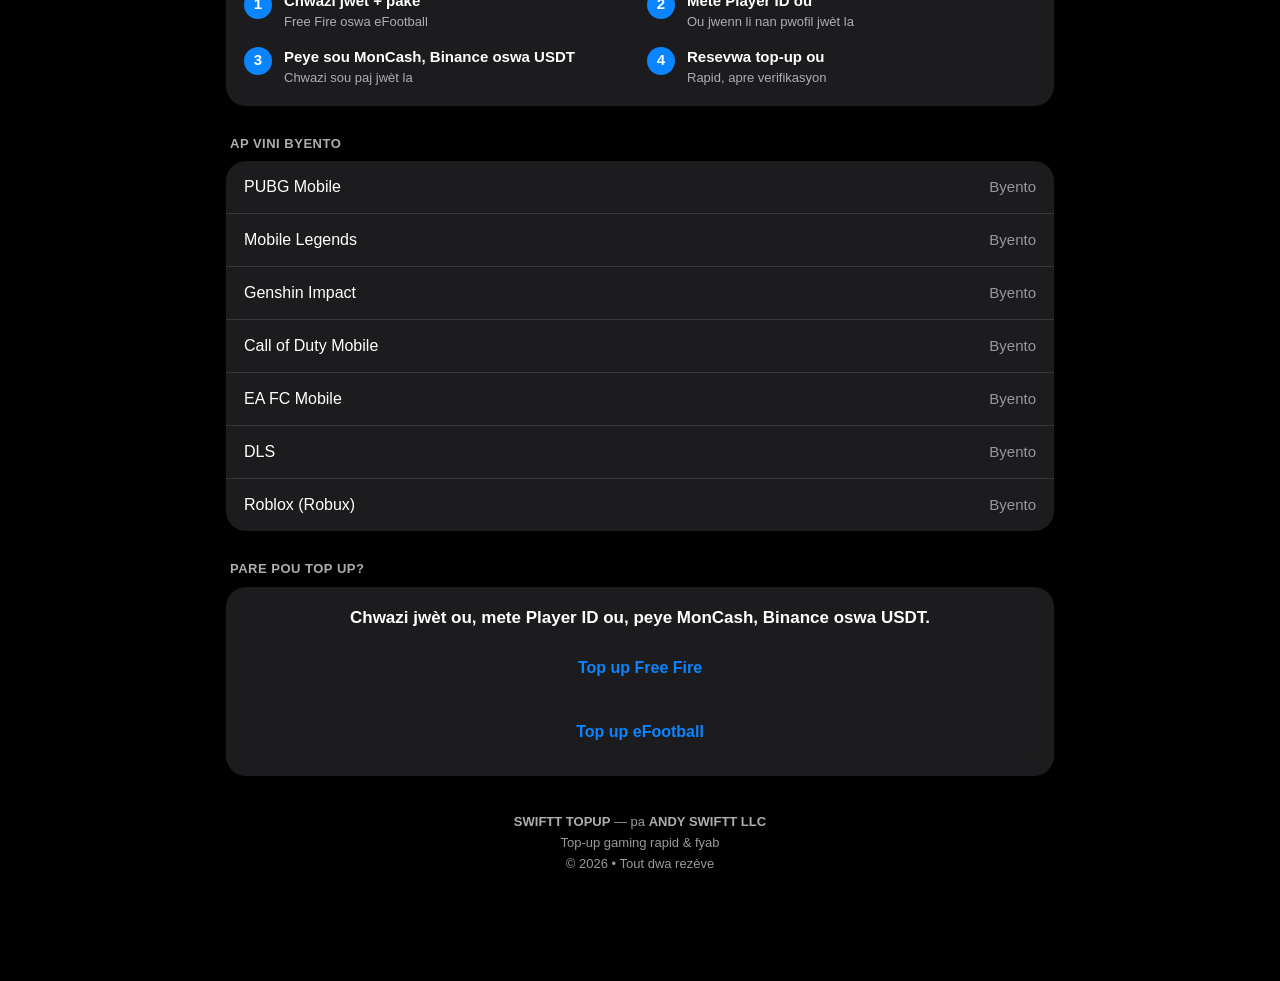
==== commit d7abfb2d: "Ajoute USDT (Binance Pay) kòm 3yèm mwayen peman" ====
--- a/index.html
+++ b/index.html
@@ -4,10 +4,10 @@
 <meta charset="UTF-8">
 <meta name="viewport" content="width=device-width, initial-scale=1.0">
 <title>SWIFTT TOPUP — Top-Up Gaming Rapid &amp; Fyab</title>
-<meta name="description" content="Top-up Free Fire (dyaman) ak eFootball (coins) pa Player ID sèlman. San modpas, livrezon rapid, peman MonCash oswa Binance, lòd sou WhatsApp.">
+<meta name="description" content="Top-up Free Fire (dyaman) ak eFootball (coins) pa Player ID sèlman. San modpas, livrezon rapid, peman MonCash, Binance oswa USDT, lòd sou WhatsApp.">
 <meta property="og:type" content="website">
 <meta property="og:title" content="SWIFTT TOPUP — Top-Up Gaming Rapid &amp; Fyab">
-<meta property="og:description" content="Dyaman Free Fire • Pyès eFootball — pa Player ID sèlman, san modpas. Peye MonCash oswa Binance, resevwa rapid.">
+<meta property="og:description" content="Dyaman Free Fire • Pyès eFootball — pa Player ID sèlman, san modpas. Peye MonCash, Binance oswa USDT, resevwa rapid.">
 <meta property="og:image" content="https://swiftt-topup.netlify.app/Imaj%20pataj%20SWIFTT%20TOPUP%20dark.jpg">
 <meta name="twitter:image" content="https://swiftt-topup.netlify.app/Imaj%20pataj%20SWIFTT%20TOPUP%20dark.jpg">
 <meta name="twitter:card" content="summary_large_image">
@@ -31,7 +31,7 @@
   <div class="hero hero-banner">
     <div class="eyebrow">Top-Up Gaming</div>
     <h1>Rapid, fyab,<br>san modpas.</h1>
-    <p>Dyaman Free Fire • Pyès eFootball — pa <b>Player ID</b> sèlman. Peye sou MonCash oswa Binance, resevwa top-up ou rapid.</p>
+    <p>Dyaman Free Fire • Pyès eFootball — pa <b>Player ID</b> sèlman. Peye sou MonCash, Binance oswa USDT, resevwa top-up ou rapid.</p>
     <div class="badges">
       <span class="badge">Livrezon rapid</span>
       <span class="badge">San modpas</span>
@@ -57,7 +57,7 @@
     <div class="card steps">
       <div class="step"><span class="num">1</span><p>Chwazi jwèt + pakè<small>Free Fire oswa eFootball</small></p></div>
       <div class="step"><span class="num">2</span><p>Mete Player ID ou<small>Ou jwenn li nan pwofil jwèt la</small></p></div>
-      <div class="step"><span class="num">3</span><p>Peye sou MonCash oswa Binance<small>Chwazi sou paj jwèt la</small></p></div>
+      <div class="step"><span class="num">3</span><p>Peye sou MonCash, Binance oswa USDT<small>Chwazi sou paj jwèt la</small></p></div>
       <div class="step"><span class="num">4</span><p>Resevwa top-up ou<small>Rapid, apre verifikasyon</small></p></div>
     </div>
   </section>
@@ -78,7 +78,7 @@
   <section>
     <div class="label">Pare pou top up?</div>
     <div class="card" style="text-align:center">
-      <p style="font-size:17px;font-weight:600">Chwazi jwèt ou, mete Player ID ou, peye MonCash oswa Binance.</p>
+      <p style="font-size:17px;font-weight:600">Chwazi jwèt ou, mete Player ID ou, peye MonCash, Binance oswa USDT.</p>
       <a class="btn-ghost" href="free-fire.html">Top up Free Fire</a>
       <a class="btn-ghost" href="efootball.html">Top up eFootball</a>
     </div>
--- a/style.css
+++ b/style.css
@@ -67,11 +67,10 @@
 .faq summary::-webkit-details-marker{display:none}
 .faq summary::after{content:"›";color:var(--gray2);font-size:20px;font-weight:400}
 .faq p{color:var(--gray);font-size:15px;margin-top:8px}
-/* Paj peman */
-.pay-logo{background:#fff;border-radius:20px;padding:0;overflow:hidden;text-align:center}
-.pay-logo img{width:100%;height:auto;display:block}
-.pay-logo .wordmark{font-size:44px;font-weight:800;color:#e4002b;letter-spacing:-1px}
-.pay-logo .wordmark small{display:block;font-size:14px;color:#666;font-weight:600;letter-spacing:2px;margin-top:4px}
+/* Peman — MonCash (san logo imaj, menm stil ak Binance) */
+.moncash-card{background:var(--card);border-radius:20px;padding:24px 20px;text-align:center;border:1px solid rgba(228,0,43,.35)}
+.moncash-logo{font-size:30px;font-weight:800;color:#ff2e4d;letter-spacing:-1px}
+.moncash-logo small{display:block;font-size:13px;color:var(--gray);font-weight:600;letter-spacing:3px;margin-top:4px}
 .pay-num{font-size:26px;font-weight:700;letter-spacing:.5px;text-align:center;margin:16px 0 6px}
 /* Tab bar iOS (anba) */
 .tabbar{position:fixed;left:0;right:0;bottom:0;z-index:60;background:rgba(28,28,30,.82);backdrop-filter:blur(18px);-webkit-backdrop-filter:blur(18px);border-top:1px solid rgba(255,255,255,.12)}
@@ -108,3 +107,13 @@
 .pay-methods button{flex:1;padding:12px 8px;border-radius:12px;border:2px solid var(--line);background:var(--bg);color:var(--ink);font-weight:600;font-size:15px;cursor:pointer;font-family:inherit}
 .pay-methods button.sel{border-color:var(--blue);background:var(--blue-soft)}
 .pay-methods button small{display:block;font-weight:400;color:var(--gray);font-size:12px;margin-top:2px}
+
+/* Peman — USDT (Binance Pay) */
+.usdt-card{background:var(--card);border-radius:20px;padding:24px 20px;text-align:center;border:1px solid rgba(38,161,123,.4)}
+.usdt-logo{display:flex;align-items:center;justify-content:center;gap:10px;font-size:26px;font-weight:800;letter-spacing:-.5px}
+.usdt-logo .tether{width:30px;height:30px;flex:0 0 30px;border-radius:50%;background:#26a17b;color:#fff;display:flex;align-items:center;justify-content:center;font-size:19px;font-weight:800}
+.usdt-sub{color:var(--gray);font-size:15px;margin-top:8px}
+.qr-box{background:#fff;border-radius:16px;padding:12px;display:inline-block;margin-top:16px}
+.qr-box svg{display:block;width:200px;height:200px}
+.usdt-link{font-size:14px;color:var(--gray);word-break:break-all;margin-top:14px}
+.usdt-link a{color:var(--blue)}
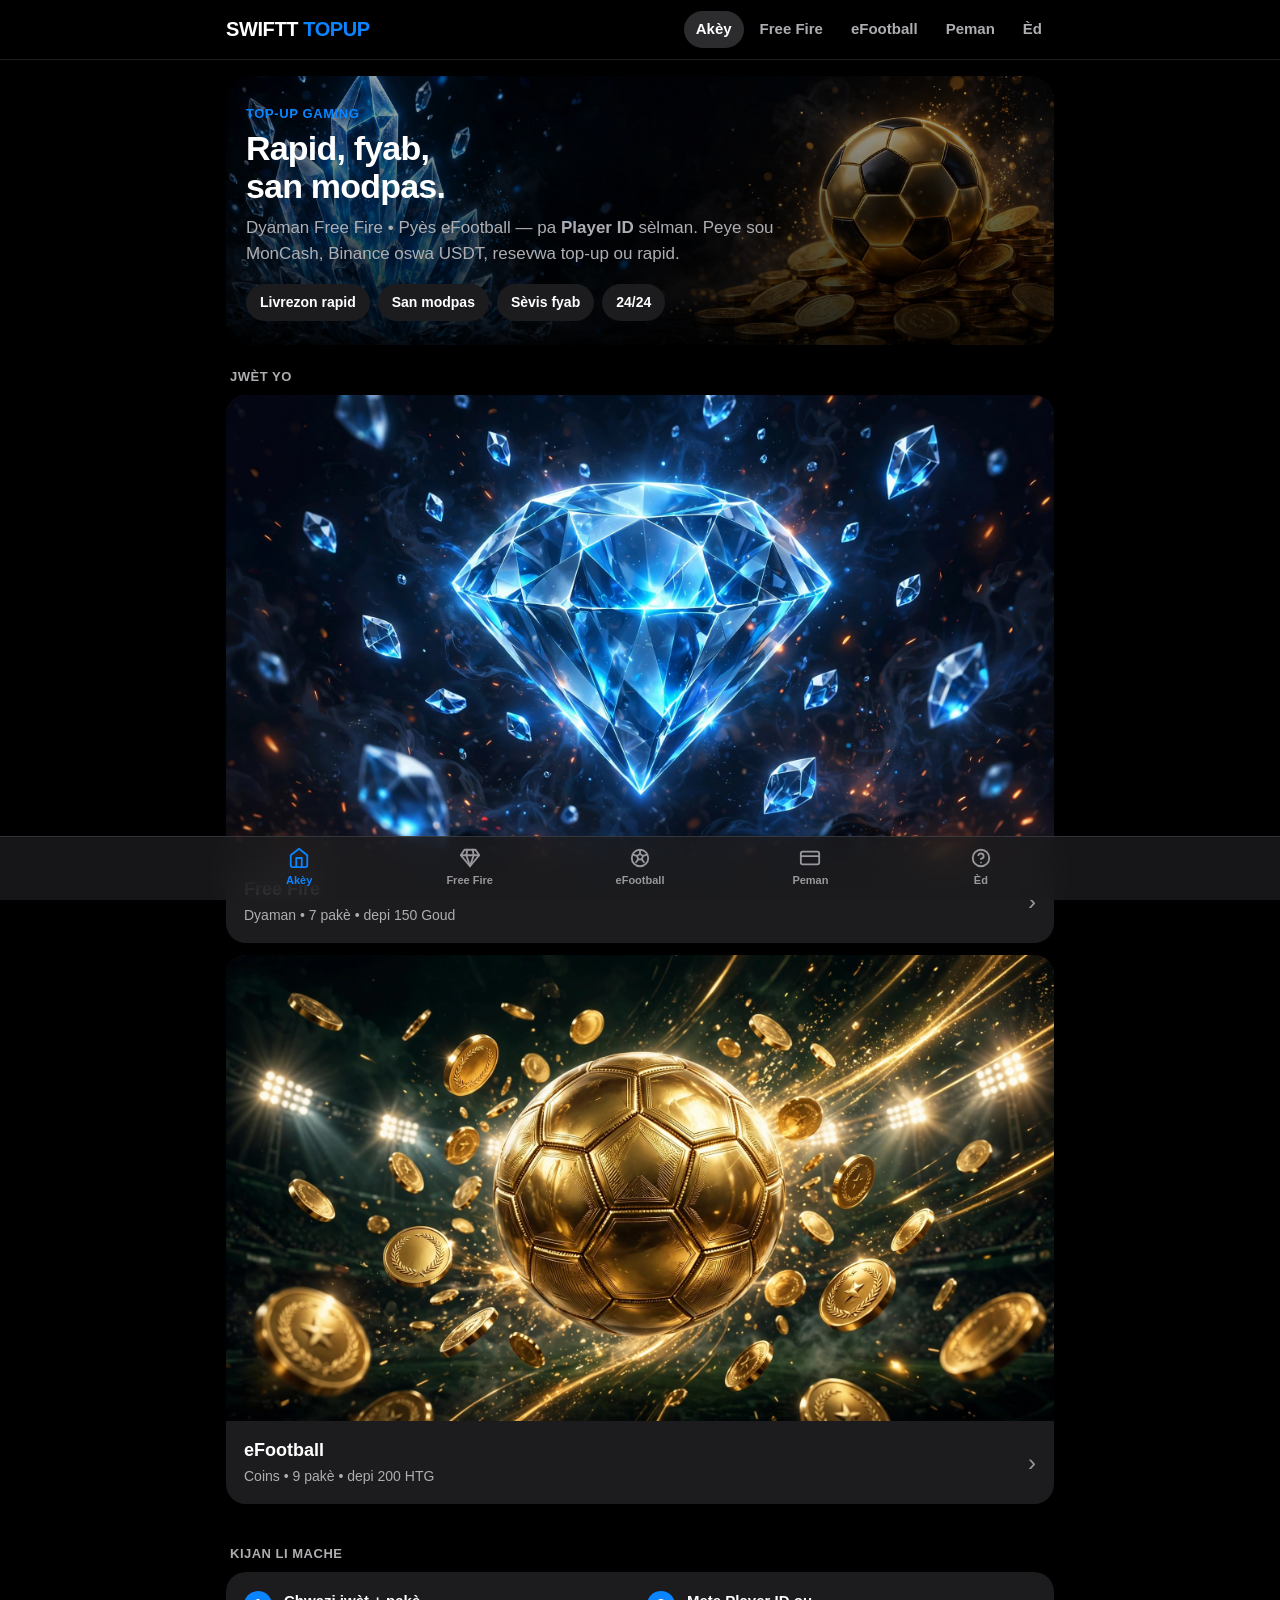
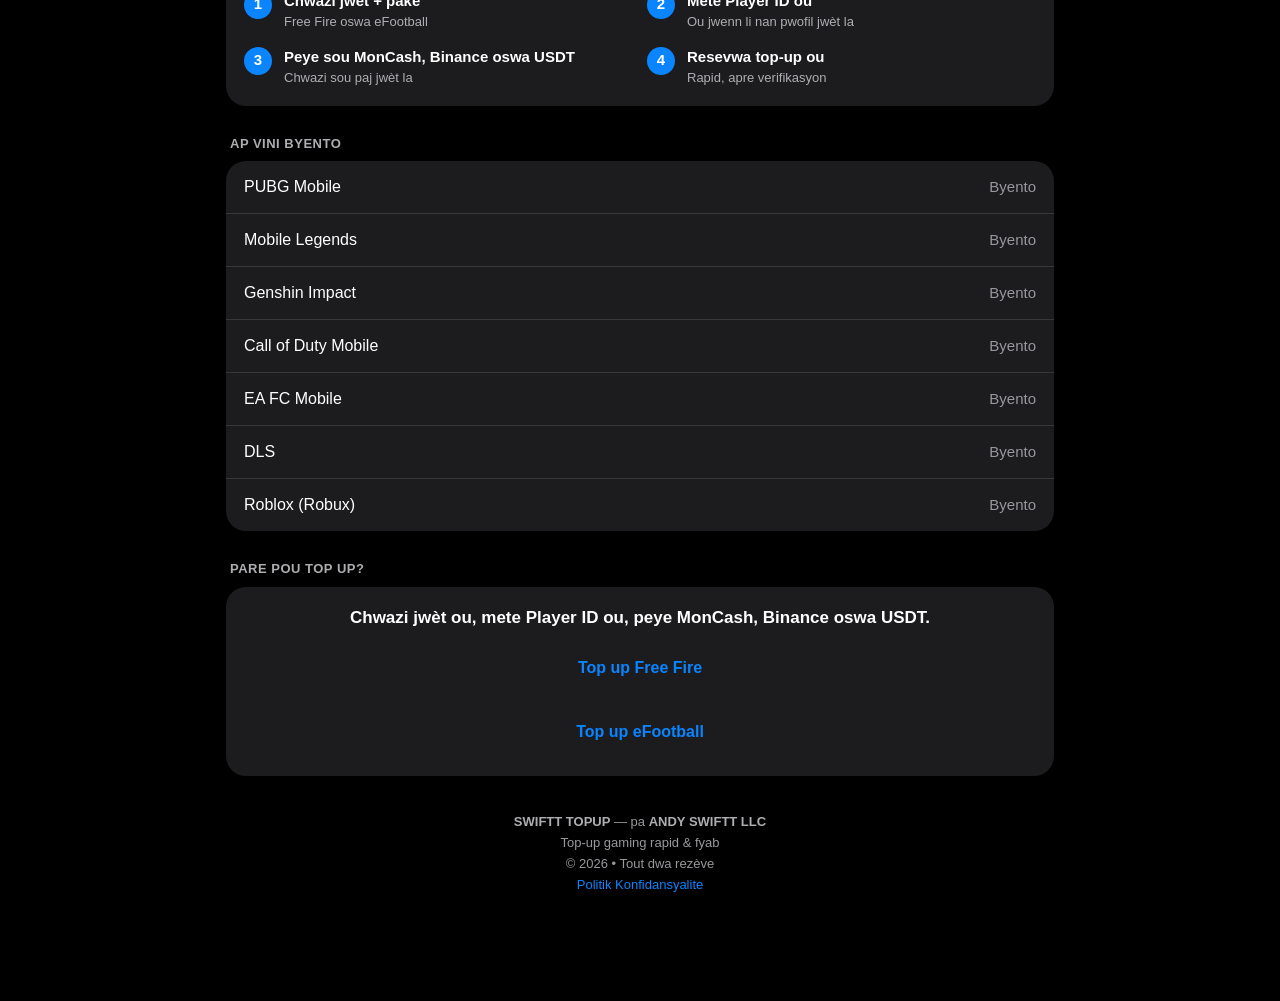
==== commit f2bc7fd0: "Ajoute paj Politik Konfidansyalite + sitemap.xml + robots.txt" ====
--- a/index.html
+++ b/index.html
@@ -87,7 +87,8 @@
   <footer>
     <b>SWIFTT TOPUP</b> — pa <b>ANDY SWIFTT LLC</b><br>
     Top-up gaming rapid &amp; fyab<br>
-    © 2026 • Tout dwa rezève
+    © 2026 • Tout dwa rezève<br>
+    <a href="konfidansyalite.html" style="color:var(--blue)">Politik Konfidansyalite</a>
   </footer>
 </div>
 
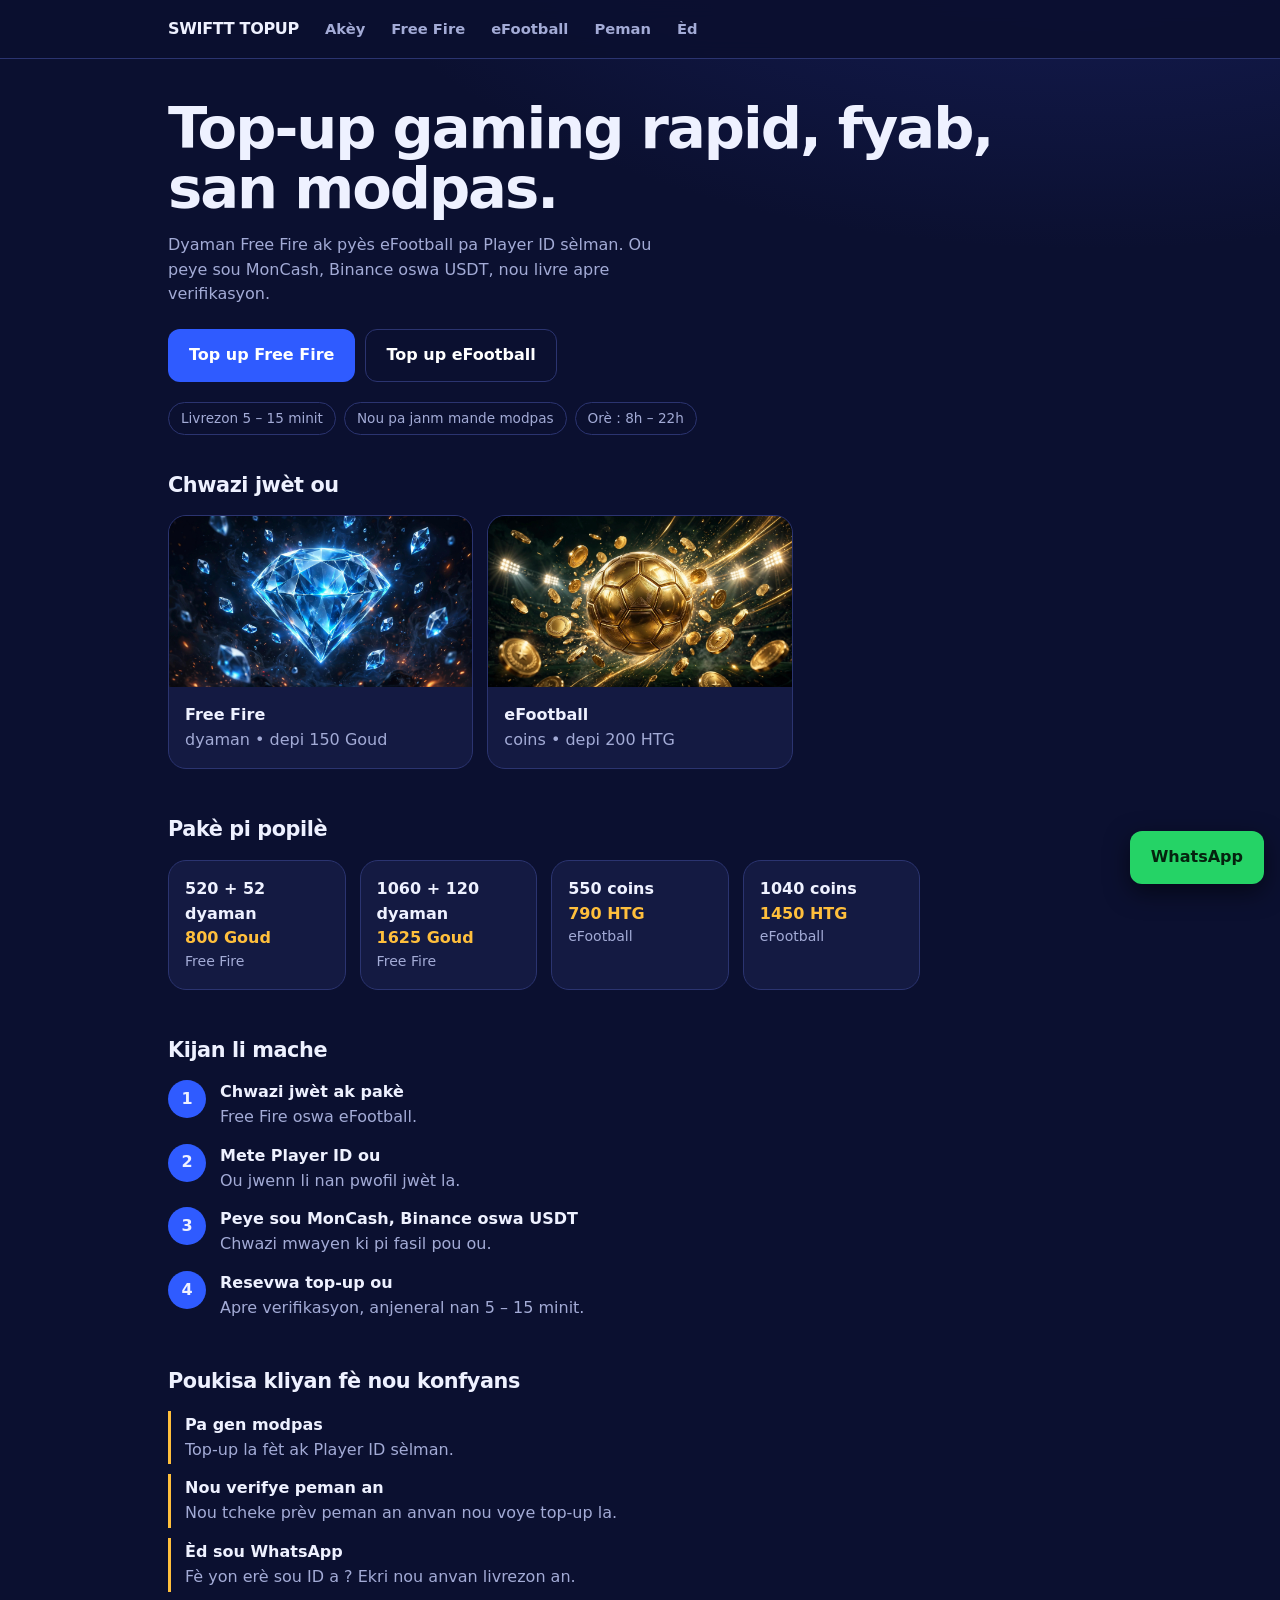
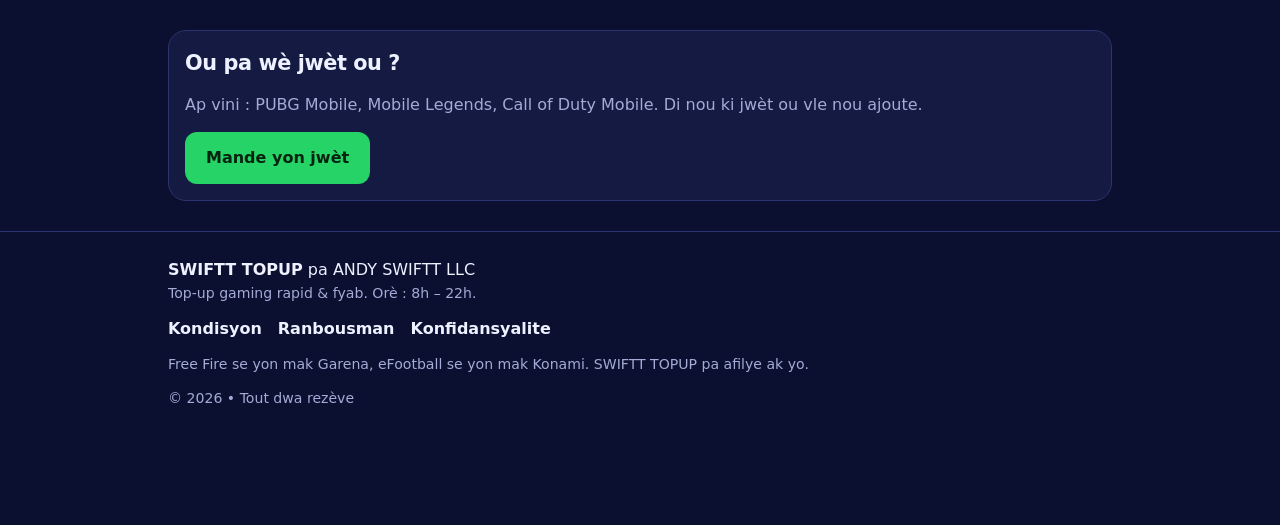
==== commit 554169cf: "SWIFTT TOPUP v5 — nouvo design: bouton WhatsApp fikse, pakè Pi popilè, paj Kondisyon ak Ranbousman, " ====
--- a/index.html
+++ b/index.html
@@ -1,105 +1,10 @@
-<!DOCTYPE html>
-<html lang="ht">
-<head>
-<meta charset="UTF-8">
-<meta name="viewport" content="width=device-width, initial-scale=1.0">
-<title>SWIFTT TOPUP — Top-Up Gaming Rapid &amp; Fyab</title>
-<meta name="description" content="Top-up Free Fire (dyaman) ak eFootball (coins) pa Player ID sèlman. San modpas, livrezon rapid, peman MonCash, Binance oswa USDT, lòd sou WhatsApp.">
-<meta property="og:type" content="website">
-<meta property="og:title" content="SWIFTT TOPUP — Top-Up Gaming Rapid &amp; Fyab">
-<meta property="og:description" content="Dyaman Free Fire • Pyès eFootball — pa Player ID sèlman, san modpas. Peye MonCash, Binance oswa USDT, resevwa rapid.">
+<!doctype html>
+<html lang="ht"><head><meta charset="utf-8"><meta name="viewport" content="width=device-width,initial-scale=1">
+<title>SWIFTT TOPUP — Top-Up Gaming Rapid &amp; Fyab</title><meta name="description" content="Top-up Free Fire (dyaman) ak eFootball (coins) pa Player ID sèlman. San modpas, livrezon rapid, peman MonCash, Binance oswa USDT, lòd sou WhatsApp.">
+<meta property="og:type" content="website"><meta property="og:title" content="SWIFTT TOPUP — Top-Up Gaming Rapid &amp; Fyab"><meta property="og:description" content="Top-up Free Fire (dyaman) ak eFootball (coins) pa Player ID sèlman. San modpas, livrezon rapid, peman MonCash, Binance oswa USDT, lòd sou WhatsApp.">
 <meta property="og:image" content="https://swiftt-topup.netlify.app/Imaj%20pataj%20SWIFTT%20TOPUP%20dark.jpg">
-<meta name="twitter:image" content="https://swiftt-topup.netlify.app/Imaj%20pataj%20SWIFTT%20TOPUP%20dark.jpg">
-<meta name="twitter:card" content="summary_large_image">
-<link rel="stylesheet" href="style.css">
-</head>
-<body>
-<header>
-  <div class="wrap">
-    <a class="logo" href="index.html">SWIFTT <span>TOPUP</span></a>
-    <nav class="topnav">
-      <a href="index.html" class="active">Akèy</a>
-      <a href="free-fire.html">Free Fire</a>
-      <a href="efootball.html">eFootball</a>
-      <a href="peman.html">Peman</a>
-      <a href="ed.html">Èd</a>
-    </nav>
-  </div>
-</header>
-
-<div class="wrap">
-  <div class="hero hero-banner">
-    <div class="eyebrow">Top-Up Gaming</div>
-    <h1>Rapid, fyab,<br>san modpas.</h1>
-    <p>Dyaman Free Fire • Pyès eFootball — pa <b>Player ID</b> sèlman. Peye sou MonCash, Binance oswa USDT, resevwa top-up ou rapid.</p>
-    <div class="badges">
-      <span class="badge">Livrezon rapid</span>
-      <span class="badge">San modpas</span>
-      <span class="badge">Sèvis fyab</span>
-      <span class="badge">24/24</span>
-    </div>
-  </div>
-
-  <section>
-    <div class="label">Jwèt yo</div>
-    <a class="game-card" href="free-fire.html">
-      <img src="Free%20Fire%20%E2%80%94%20kat%20dyaman.jpg" alt="Free Fire — Dyaman" onerror="this.remove()">
-      <span class="row2"><span class="tx"><b>Free Fire</b><span>Dyaman • 7 pakè • depi 150 Goud</span></span><span class="chev">›</span></span>
-    </a>
-    <a class="game-card" href="efootball.html">
-      <img src="eFootball%20%E2%80%94%20kat%20py%C3%A8s.jpg" alt="eFootball — Coins" onerror="this.remove()">
-      <span class="row2"><span class="tx"><b>eFootball</b><span>Coins • 9 pakè • depi 200 HTG</span></span><span class="chev">›</span></span>
-    </a>
-  </section>
-
-  <section>
-    <div class="label">Kijan li mache</div>
-    <div class="card steps">
-      <div class="step"><span class="num">1</span><p>Chwazi jwèt + pakè<small>Free Fire oswa eFootball</small></p></div>
-      <div class="step"><span class="num">2</span><p>Mete Player ID ou<small>Ou jwenn li nan pwofil jwèt la</small></p></div>
-      <div class="step"><span class="num">3</span><p>Peye sou MonCash, Binance oswa USDT<small>Chwazi sou paj jwèt la</small></p></div>
-      <div class="step"><span class="num">4</span><p>Resevwa top-up ou<small>Rapid, apre verifikasyon</small></p></div>
-    </div>
-  </section>
-
-  <section>
-    <div class="label">Ap vini byento</div>
-    <div class="list">
-      <div class="row"><span>PUBG Mobile</span><span>Byento</span></div>
-      <div class="row"><span>Mobile Legends</span><span>Byento</span></div>
-      <div class="row"><span>Genshin Impact</span><span>Byento</span></div>
-      <div class="row"><span>Call of Duty Mobile</span><span>Byento</span></div>
-      <div class="row"><span>EA FC Mobile</span><span>Byento</span></div>
-      <div class="row"><span>DLS</span><span>Byento</span></div>
-      <div class="row"><span>Roblox (Robux)</span><span>Byento</span></div>
-    </div>
-  </section>
-
-  <section>
-    <div class="label">Pare pou top up?</div>
-    <div class="card" style="text-align:center">
-      <p style="font-size:17px;font-weight:600">Chwazi jwèt ou, mete Player ID ou, peye MonCash, Binance oswa USDT.</p>
-      <a class="btn-ghost" href="free-fire.html">Top up Free Fire</a>
-      <a class="btn-ghost" href="efootball.html">Top up eFootball</a>
-    </div>
-  </section>
-
-  <footer>
-    <b>SWIFTT TOPUP</b> — pa <b>ANDY SWIFTT LLC</b><br>
-    Top-up gaming rapid &amp; fyab<br>
-    © 2026 • Tout dwa rezève<br>
-    <a href="konfidansyalite.html" style="color:var(--blue)">Politik Konfidansyalite</a>
-  </footer>
-</div>
-
-<nav class="tabbar">
-  <div class="tabs">
-    <a href="index.html" class="active"><span class="ic"><svg viewBox="0 0 24 24" fill="none" stroke="currentColor" stroke-width="2" stroke-linecap="round" stroke-linejoin="round"><path d="M3 9l9-7 9 7v11a2 2 0 0 1-2 2H5a2 2 0 0 1-2-2z"/><polyline points="9 22 9 12 15 12 15 22"/></svg></span>Akèy</a>
-    <a href="free-fire.html"><span class="ic"><svg viewBox="0 0 24 24" fill="none" stroke="currentColor" stroke-width="2" stroke-linecap="round" stroke-linejoin="round"><path d="M6 3h12l4 6-10 12L2 9l4-6z"/><path d="M2 9h20"/><path d="M9 3l-1 6 4 12"/><path d="M15 3l1 6-4 12"/></svg></span>Free Fire</a>
-    <a href="efootball.html"><span class="ic"><svg viewBox="0 0 24 24" fill="none" stroke="currentColor" stroke-width="2" stroke-linecap="round" stroke-linejoin="round"><circle cx="12" cy="12" r="9"/><path d="M12 7.5l3.2 2.3-1.2 3.7h-4l-1.2-3.7L12 7.5z"/><path d="M12 7.5V3.6"/><path d="M15.2 9.8l3.7-1.3"/><path d="M14 13.5l2.3 3.1"/><path d="M10 13.5l-2.3 3.1"/><path d="M8.8 9.8l-3.7-1.3"/></svg></span>eFootball</a>
-    <a href="peman.html"><span class="ic"><svg viewBox="0 0 24 24" fill="none" stroke="currentColor" stroke-width="2" stroke-linecap="round" stroke-linejoin="round"><rect x="2" y="5" width="20" height="14" rx="2"/><line x1="2" y1="10" x2="22" y2="10"/></svg></span>Peman</a>
-    <a href="ed.html"><span class="ic"><svg viewBox="0 0 24 24" fill="none" stroke="currentColor" stroke-width="2" stroke-linecap="round" stroke-linejoin="round"><circle cx="12" cy="12" r="9"/><path d="M9.1 9a3 3 0 0 1 5.8 1c0 2-3 3-3 3"/><line x1="12" y1="17" x2="12.01" y2="17"/></svg></span>Èd</a>
-  </div>
-</nav>
-</body>
-</html>
+<meta name="twitter:card" content="summary_large_image"><meta name="theme-color" content="#0b1030">
+<link rel="icon" href="data:image/svg+xml,%3Csvg xmlns='http://www.w3.org/2000/svg' viewBox='0 0 100 100'%3E%3Crect width='100' height='100' rx='20' fill='%230b1030'/%3E%3Ctext x='50' y='72' font-size='62' font-family='Arial,sans-serif' font-weight='bold' fill='%23ffffff' text-anchor='middle'%3ES%3C/text%3E%3C/svg%3E">
+<link rel="stylesheet" href="/swiftt.css"></head>
+<body data-p="home"><main id="app"></main><noscript><p style="padding:24px;color:#fff">Aktive JavaScript pou wè sit la, oswa ekri nou sou WhatsApp.</p></noscript>
+<script src="/swiftt-config.js"></script><script src="/swiftt.js"></script></body></html>
--- a/swiftt.css
+++ b/swiftt.css
@@ -0,0 +1,69 @@
+:root{--bg:#0b1030;--s:#141a42;--s2:#1f2760;--ln:#2b3470;--tx:#eef1ff;--mu:#a3abd6;--ac:#2f5bff;--ac2:#5b7fff;--gd:#ffbf3c;--wa:#25d366}
+*{box-sizing:border-box;margin:0}
+body{background:radial-gradient(800px 420px at 85% -8%,#2a37a066,transparent),var(--bg);color:var(--tx);font:16px/1.55 system-ui,-apple-system,"Segoe UI",Roboto,sans-serif;min-height:100vh;padding-bottom:90px}
+a{color:inherit;text-decoration:none}
+img{max-width:100%;display:block}
+.w{max-width:980px;margin:auto;padding:0 18px}
+.mu{color:var(--mu)}.sm{font-size:.88rem}
+header{position:sticky;top:0;z-index:20;background:#0b1030ee;backdrop-filter:blur(10px);border-bottom:1px solid var(--ln)}
+header .w{display:flex;align-items:center;gap:14px;height:58px}
+.logo{font-weight:800;letter-spacing:-.02em;white-space:nowrap}
+nav{display:flex;gap:2px;overflow-x:auto;scrollbar-width:none}
+nav a{padding:8px 12px;border-radius:10px;color:var(--mu);font-weight:600;font-size:.92rem;white-space:nowrap}
+nav a.on{background:var(--s2);color:var(--tx)}
+h1{font-size:clamp(2.1rem,8vw,3.6rem);line-height:1.04;letter-spacing:-.035em;font-weight:800}
+h2{font-size:1.3rem;letter-spacing:-.02em;margin-bottom:14px}
+section{padding:22px 0}
+.hero{padding-top:40px;padding-bottom:12px}
+.hero p{color:var(--mu);margin:14px 0 22px;max-width:520px}
+.btns{display:flex;gap:10px;flex-wrap:wrap}
+.b{display:inline-flex;align-items:center;justify-content:center;padding:13px 20px;border-radius:12px;border:1px solid transparent;background:var(--ac);color:#fff;font:inherit;font-weight:700;cursor:pointer}
+.b:hover{background:var(--ac2)}
+.b.o{background:transparent;border-color:var(--ln)}
+.b.g{background:var(--wa);color:#05230f}
+.chips{display:flex;gap:8px;flex-wrap:wrap;margin-top:20px}
+.chip{border:1px solid var(--ln);border-radius:99px;padding:5px 12px;font-size:.85rem;color:var(--mu)}
+.grid{display:grid;gap:14px;grid-template-columns:repeat(auto-fill,minmax(240px,1fr))}
+.sm2,.pks{grid-template-columns:repeat(auto-fill,minmax(150px,1fr))}
+.card{display:block;background:var(--s);border:1px solid var(--ln);border-radius:18px;overflow:hidden}
+a.card:hover{border-color:var(--ac2)}
+.gc img{aspect-ratio:16/9;object-fit:cover;width:100%}
+.in{padding:16px}
+.pr{color:var(--gd);font-weight:800}
+.st{list-style:none;padding:0;display:grid;gap:14px;counter-reset:n}
+.st li{counter-increment:n;display:grid;grid-template-columns:38px 1fr;column-gap:14px}
+.st li:before{content:counter(n);grid-row:span 2;width:38px;height:38px;border-radius:50%;background:var(--ac);display:grid;place-items:center;font-weight:800}
+.st span{color:var(--mu)}
+.tr{list-style:none;padding:0;display:grid;gap:10px;margin-bottom:16px}
+.tr li{border-left:3px solid var(--gd);padding:2px 0 2px 14px}.tr span{display:block;color:var(--mu)}
+.stats{display:flex;gap:28px;flex-wrap:wrap;margin:8px 0 16px}.stats b{display:block;font-size:2rem;color:var(--gd)}
+.gh{display:flex;gap:16px;align-items:center}.gh img{width:92px;height:92px;object-fit:cover;border-radius:16px}
+.pk{position:relative;text-align:left;background:var(--s);border:2px solid var(--ln);border-radius:14px;padding:14px;color:var(--tx);font:inherit;cursor:pointer;display:grid;gap:2px}
+.pk.sel{border-color:var(--ac2);background:var(--s2)}
+.pk i{position:absolute;top:-10px;right:10px;background:var(--gd);color:#2a1d00;font-style:normal;font-weight:800;font-size:.72rem;padding:2px 9px;border-radius:99px}
+.in2{width:100%;padding:13px 14px;border-radius:12px;border:1px solid var(--ln);background:#0e1438;color:var(--tx);font:inherit}
+.ck{display:flex;gap:10px;margin:12px 0;color:var(--mu);font-size:.92rem}
+.er{color:#ff8a8a;min-height:1.4em;margin-top:8px}
+.num{font-size:1.7rem;font-weight:800;margin:10px 0}
+details{background:var(--s);border:1px solid var(--ln);border-radius:12px;padding:14px 16px;margin-bottom:10px}
+summary{cursor:pointer;font-weight:700}details p{margin-top:8px;color:var(--mu)}
+.ft{border-top:1px solid var(--ln);margin-top:30px;padding:26px 0}
+.ft .w{display:grid;gap:12px}.fl{display:flex;gap:16px;flex-wrap:wrap;font-weight:600}
+.fw{position:fixed;right:16px;bottom:16px;z-index:30;box-shadow:0 8px 24px #0008}
+.lg p{margin-bottom:12px;color:var(--mu)}.lg b{color:var(--tx)}
+:focus-visible{outline:2px solid var(--gd);outline-offset:2px}
+@media(prefers-reduced-motion:reduce){*{scroll-behavior:auto!important}}
+/* ---- Kat peman (MonCash / Binance / USDT) ---- */
+.paycard{background:var(--s);border:1px solid var(--ln);border-radius:18px;padding:20px;margin-bottom:14px}
+.paycard .label{font-size:.8rem;letter-spacing:.14em;text-transform:uppercase;color:var(--mu);margin-bottom:12px}
+.mc-word{color:#ff2e4d;font-weight:800;font-size:1.6rem;line-height:1.1}
+.mc-word small{display:block;color:var(--mu);font-size:.72rem;letter-spacing:.22em;font-weight:600}
+.bn-word{color:#f0b90b;font-weight:800;font-size:1.6rem;display:flex;align-items:center;gap:10px}
+.bn-word svg{width:30px;height:30px;flex:none}
+.verified{display:inline-block;background:#12351f;color:#4ade80;border:1px solid #1f5c33;border-radius:99px;padding:2px 10px;font-size:.8rem;font-weight:700;margin:8px 0}
+.usdt-word{color:#26a17b;font-weight:800;font-size:1.6rem}
+.usdt-word .tether{display:inline-grid;place-items:center;width:34px;height:34px;border-radius:50%;background:#26a17b;color:#fff;font-size:1.2rem;margin-right:8px;vertical-align:-6px}
+.qr-box{background:#fff;border-radius:14px;padding:10px;max-width:230px;margin:14px auto}
+.qr-box img{width:100%;height:auto}
+.usdt-link{word-break:break-all;text-align:center}
+.usdt-link a{color:var(--ac2);text-decoration:underline}
